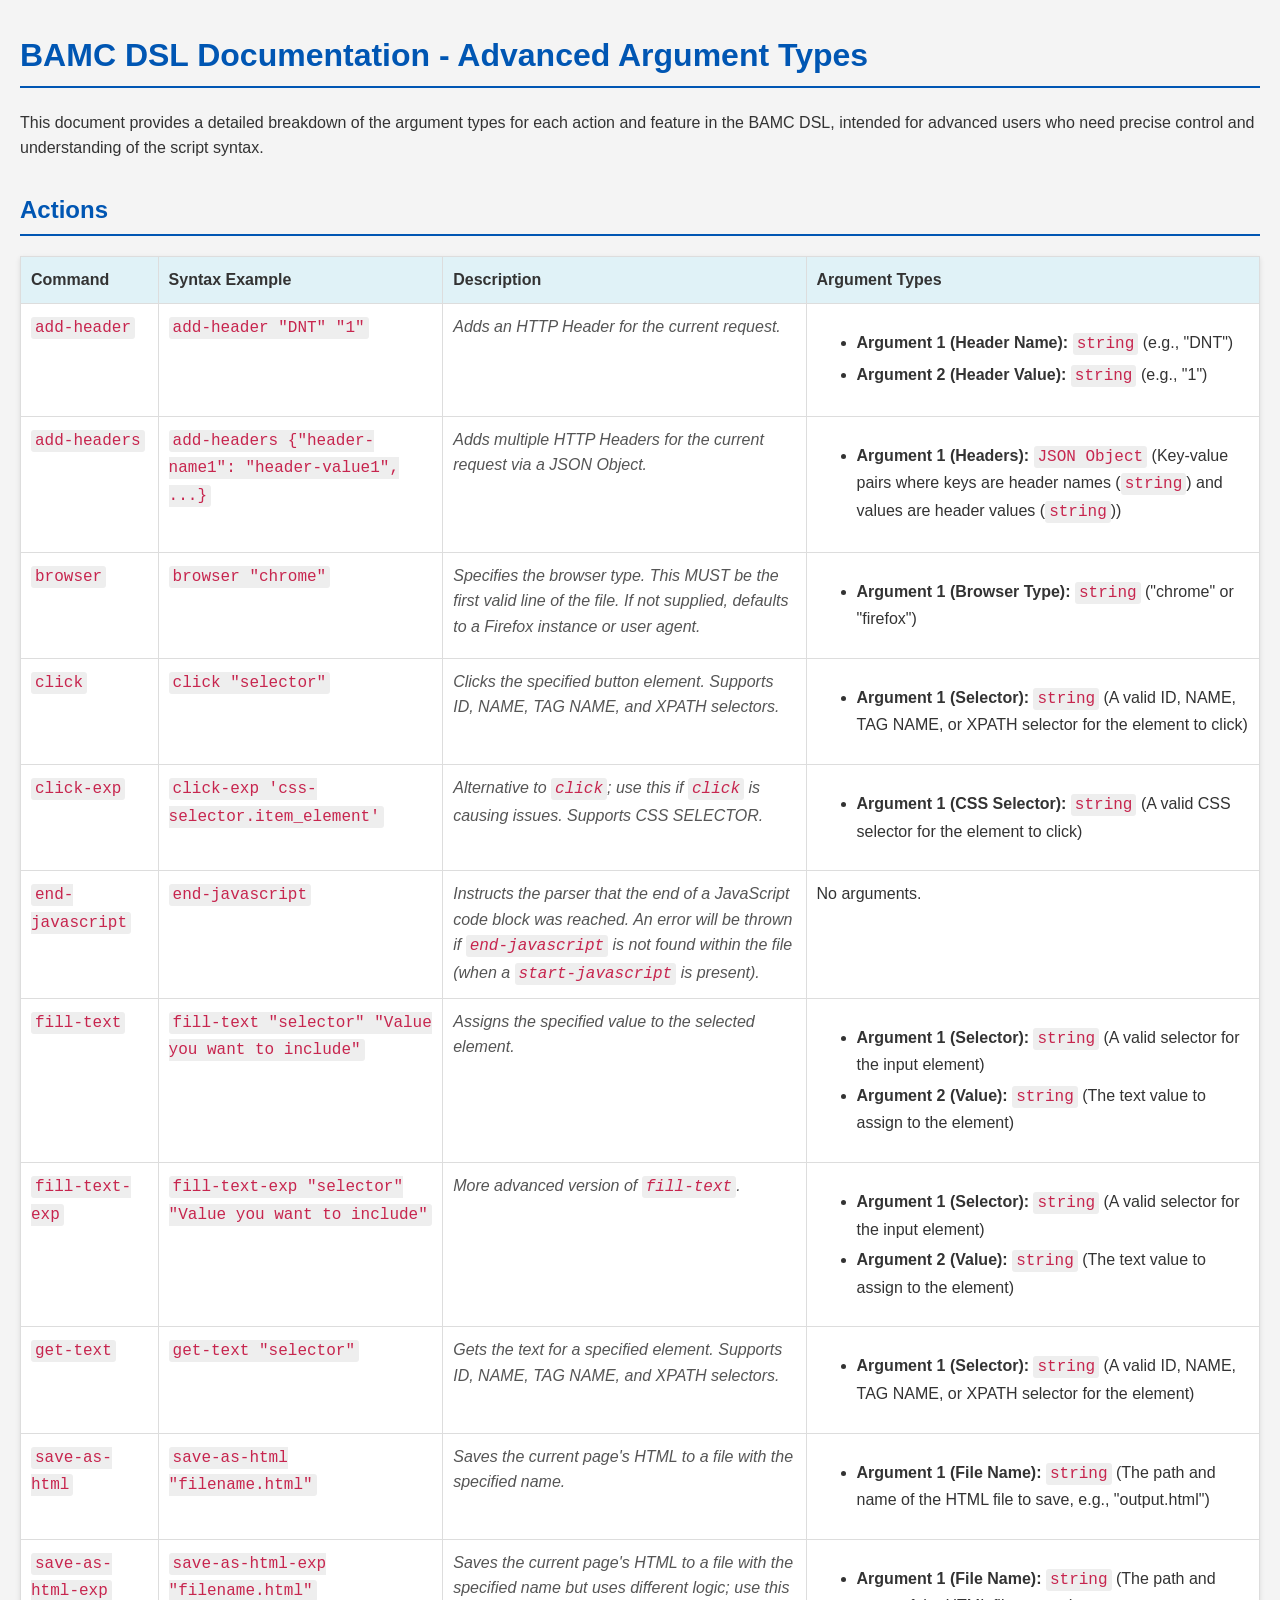
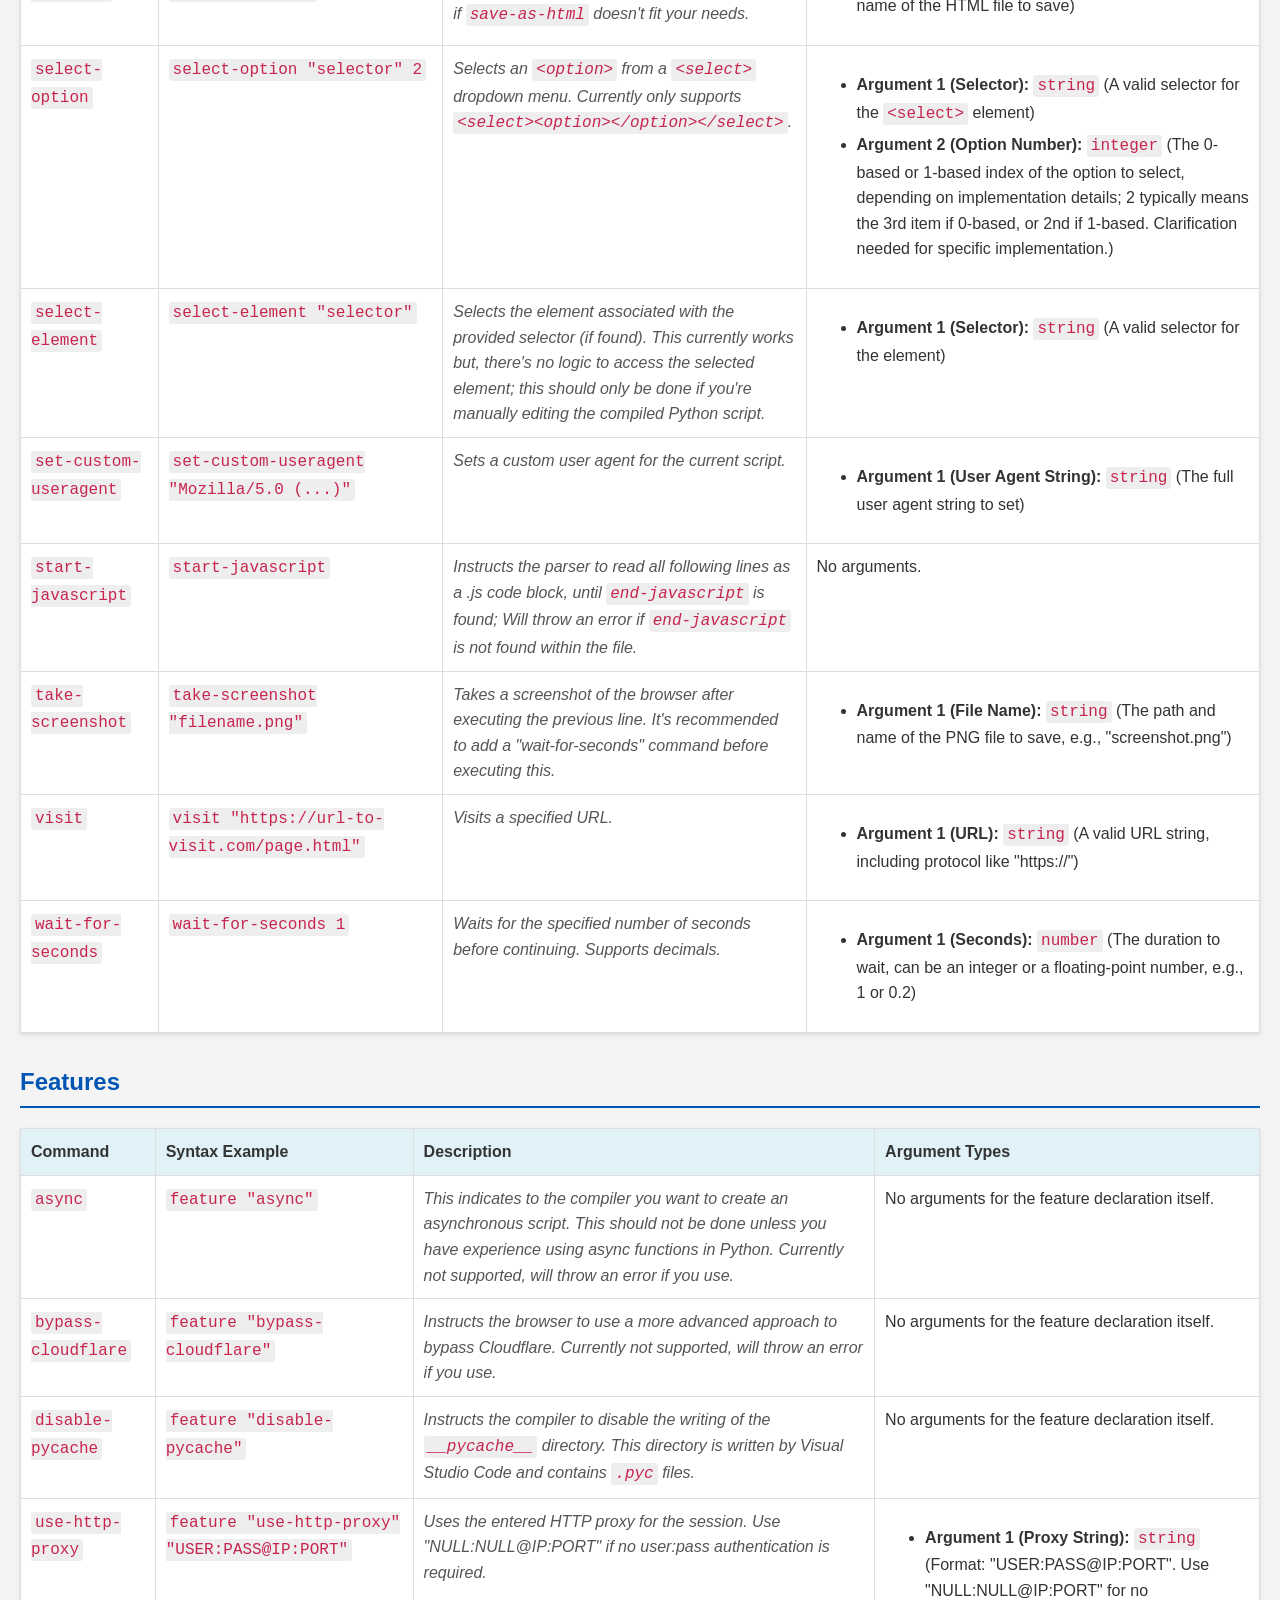
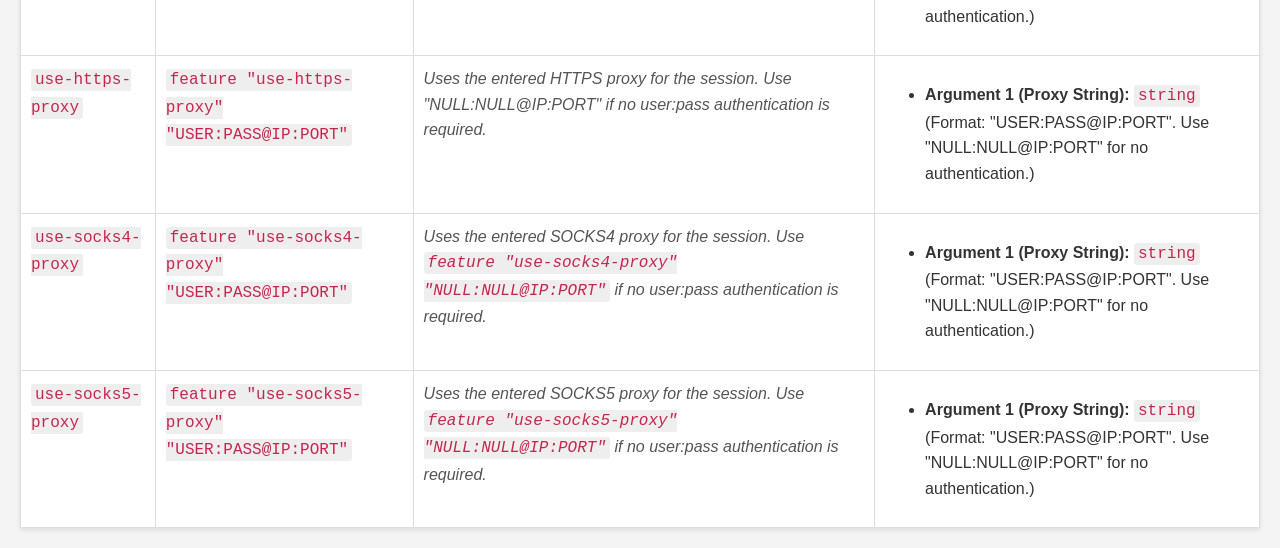
==== index.html @ 45e7722b "Create index.html" ====
<!DOCTYPE html>
<html lang="en">
<head>
    <meta charset="UTF-8">
    <meta name="viewport" content="width=device-width, initial-scale=1.0">
    <title>BAMC DSL Documentation - Advanced Argument Types</title>
    <style>
        body {
            font-family: Arial, sans-serif;
            line-height: 1.6;
            color: #333;
            margin: 20px;
            background-color: #f4f4f4;
        }
        h1, h2 {
            color: #0056b3;
            border-bottom: 2px solid #0056b3;
            padding-bottom: 5px;
            margin-top: 30px;
        }
        table {
            width: 100%;
            border-collapse: collapse;
            margin-bottom: 20px;
            background-color: #fff;
            box-shadow: 0 2px 5px rgba(0,0,0,0.1);
        }
        th, td {
            border: 1px solid #ddd;
            padding: 10px;
            text-align: left;
            vertical-align: top;
        }
        th {
            background-color: #e0f2f7;
            font-weight: bold;
        }
        code {
            background-color: #eee;
            padding: 2px 4px;
            border-radius: 3px;
            font-family: 'Courier New', Courier, monospace;
            color: #c7254e;
        }
        .description {
            font-style: italic;
            color: #555;
        }
        .arg-list li {
            margin-bottom: 5px;
        }
    </style>
</head>
<body>
    <h1>BAMC DSL Documentation - Advanced Argument Types</h1>
    <p>This document provides a detailed breakdown of the argument types for each action and feature in the BAMC DSL, intended for advanced users who need precise control and understanding of the script syntax.</p>

    <h2>Actions</h2>
    <table>
        <thead>
            <tr>
                <th>Command</th>
                <th>Syntax Example</th>
                <th>Description</th>
                <th>Argument Types</th>
            </tr>
        </thead>
        <tbody>
            <tr>
                <td><code>add-header</code></td>
                <td><code>add-header "DNT" "1"</code></td>
                <td class="description">Adds an HTTP Header for the current request.</td>
                <td>
                    <ul class="arg-list">
                        <li><strong>Argument 1 (Header Name):</strong> <code>string</code> (e.g., "DNT")</li>
                        <li><strong>Argument 2 (Header Value):</strong> <code>string</code> (e.g., "1")</li>
                    </ul>
                </td>
            </tr>
            <tr>
                <td><code>add-headers</code></td>
                <td><code>add-headers {"header-name1": "header-value1", ...}</code></td>
                <td class="description">Adds multiple HTTP Headers for the current request via a JSON Object.</td>
                <td>
                    <ul class="arg-list">
                        <li><strong>Argument 1 (Headers):</strong> <code>JSON Object</code> (Key-value pairs where keys are header names (<code>string</code>) and values are header values (<code>string</code>))</li>
                    </ul>
                </td>
            </tr>
            <tr>
                <td><code>browser</code></td>
                <td><code>browser "chrome"</code></td>
                <td class="description">Specifies the browser type. This MUST be the first valid line of the file. If not supplied, defaults to a Firefox instance or user agent.</td>
                <td>
                    <ul class="arg-list">
                        <li><strong>Argument 1 (Browser Type):</strong> <code>string</code> ("chrome" or "firefox")</li>
                    </ul>
                </td>
            </tr>
            <tr>
                <td><code>click</code></td>
                <td><code>click "selector"</code></td>
                <td class="description">Clicks the specified button element. Supports ID, NAME, TAG NAME, and XPATH selectors.</td>
                <td>
                    <ul class="arg-list">
                        <li><strong>Argument 1 (Selector):</strong> <code>string</code> (A valid ID, NAME, TAG NAME, or XPATH selector for the element to click)</li>
                    </ul>
                </td>
            </tr>
            <tr>
                <td><code>click-exp</code></td>
                <td><code>click-exp 'css-selector.item_element'</code></td>
                <td class="description">Alternative to <code>click</code>; use this if <code>click</code> is causing issues. Supports CSS SELECTOR.</td>
                <td>
                    <ul class="arg-list">
                        <li><strong>Argument 1 (CSS Selector):</strong> <code>string</code> (A valid CSS selector for the element to click)</li>
                    </ul>
                </td>
            </tr>
            <tr>
                <td><code>end-javascript</code></td>
                <td><code>end-javascript</code></td>
                <td class="description">Instructs the parser that the end of a JavaScript code block was reached. An error will be thrown if <code>end-javascript</code> is not found within the file (when a <code>start-javascript</code> is present).</td>
                <td>No arguments.</td>
            </tr>
            <tr>
                <td><code>fill-text</code></td>
                <td><code>fill-text "selector" "Value you want to include"</code></td>
                <td class="description">Assigns the specified value to the selected element.</td>
                <td>
                    <ul class="arg-list">
                        <li><strong>Argument 1 (Selector):</strong> <code>string</code> (A valid selector for the input element)</li>
                        <li><strong>Argument 2 (Value):</strong> <code>string</code> (The text value to assign to the element)</li>
                    </ul>
                </td>
            </tr>
            <tr>
                <td><code>fill-text-exp</code></td>
                <td><code>fill-text-exp "selector" "Value you want to include"</code></td>
                <td class="description">More advanced version of <code>fill-text</code>.</td>
                <td>
                    <ul class="arg-list">
                        <li><strong>Argument 1 (Selector):</strong> <code>string</code> (A valid selector for the input element)</li>
                        <li><strong>Argument 2 (Value):</strong> <code>string</code> (The text value to assign to the element)</li>
                    </ul>
                </td>
            </tr>
            <tr>
                <td><code>get-text</code></td>
                <td><code>get-text "selector"</code></td>
                <td class="description">Gets the text for a specified element. Supports ID, NAME, TAG NAME, and XPATH selectors.</td>
                <td>
                    <ul class="arg-list">
                        <li><strong>Argument 1 (Selector):</strong> <code>string</code> (A valid ID, NAME, TAG NAME, or XPATH selector for the element)</li>
                    </ul>
                </td>
            </tr>
            <tr>
                <td><code>save-as-html</code></td>
                <td><code>save-as-html "filename.html"</code></td>
                <td class="description">Saves the current page's HTML to a file with the specified name.</td>
                <td>
                    <ul class="arg-list">
                        <li><strong>Argument 1 (File Name):</strong> <code>string</code> (The path and name of the HTML file to save, e.g., "output.html")</li>
                    </ul>
                </td>
            </tr>
            <tr>
                <td><code>save-as-html-exp</code></td>
                <td><code>save-as-html-exp "filename.html"</code></td>
                <td class="description">Saves the current page's HTML to a file with the specified name but uses different logic; use this if <code>save-as-html</code> doesn't fit your needs.</td>
                <td>
                    <ul class="arg-list">
                        <li><strong>Argument 1 (File Name):</strong> <code>string</code> (The path and name of the HTML file to save)</li>
                    </ul>
                </td>
            </tr>
            <tr>
                <td><code>select-option</code></td>
                <td><code>select-option "selector" 2</code></td>
                <td class="description">Selects an <code>&lt;option&gt;</code> from a <code>&lt;select&gt;</code> dropdown menu. Currently only supports <code>&lt;select&gt;&lt;option&gt;&lt;/option&gt;&lt;/select&gt;</code>.</td>
                <td>
                    <ul class="arg-list">
                        <li><strong>Argument 1 (Selector):</strong> <code>string</code> (A valid selector for the <code>&lt;select&gt;</code> element)</li>
                        <li><strong>Argument 2 (Option Number):</strong> <code>integer</code> (The 0-based or 1-based index of the option to select, depending on implementation details; 2 typically means the 3rd item if 0-based, or 2nd if 1-based. Clarification needed for specific implementation.)</li>
                    </ul>
                </td>
            </tr>
            <tr>
                <td><code>select-element</code></td>
                <td><code>select-element "selector"</code></td>
                <td class="description">Selects the element associated with the provided selector (if found). This currently works but, there's no logic to access the selected element; this should only be done if you're manually editing the compiled Python script.</td>
                <td>
                    <ul class="arg-list">
                        <li><strong>Argument 1 (Selector):</strong> <code>string</code> (A valid selector for the element)</li>
                    </ul>
                </td>
            </tr>
            <tr>
                <td><code>set-custom-useragent</code></td>
                <td><code>set-custom-useragent "Mozilla/5.0 (...)"</code></td>
                <td class="description">Sets a custom user agent for the current script.</td>
                <td>
                    <ul class="arg-list">
                        <li><strong>Argument 1 (User Agent String):</strong> <code>string</code> (The full user agent string to set)</li>
                    </ul>
                </td>
            </tr>
            <tr>
                <td><code>start-javascript</code></td>
                <td><code>start-javascript</code></td>
                <td class="description">Instructs the parser to read all following lines as a .js code block, until <code>end-javascript</code> is found; Will throw an error if <code>end-javascript</code> is not found within the file.</td>
                <td>No arguments.</td>
            </tr>
            <tr>
                <td><code>take-screenshot</code></td>
                <td><code>take-screenshot "filename.png"</code></td>
                <td class="description">Takes a screenshot of the browser after executing the previous line. It's recommended to add a "wait-for-seconds" command before executing this.</td>
                <td>
                    <ul class="arg-list">
                        <li><strong>Argument 1 (File Name):</strong> <code>string</code> (The path and name of the PNG file to save, e.g., "screenshot.png")</li>
                    </ul>
                </td>
            </tr>
            <tr>
                <td><code>visit</code></td>
                <td><code>visit "https://url-to-visit.com/page.html"</code></td>
                <td class="description">Visits a specified URL.</td>
                <td>
                    <ul class="arg-list">
                        <li><strong>Argument 1 (URL):</strong> <code>string</code> (A valid URL string, including protocol like "https://")</li>
                    </ul>
                </td>
            </tr>
            <tr>
                <td><code>wait-for-seconds</code></td>
                <td><code>wait-for-seconds 1</code></td>
                <td class="description">Waits for the specified number of seconds before continuing. Supports decimals.</td>
                <td>
                    <ul class="arg-list">
                        <li><strong>Argument 1 (Seconds):</strong> <code>number</code> (The duration to wait, can be an integer or a floating-point number, e.g., 1 or 0.2)</li>
                    </ul>
                </td>
            </tr>
        </tbody>
    </table>

    <h2>Features</h2>
    <table>
        <thead>
            <tr>
                <th>Command</th>
                <th>Syntax Example</th>
                <th>Description</th>
                <th>Argument Types</th>
            </tr>
        </thead>
        <tbody>
            <tr>
                <td><code>async</code></td>
                <td><code>feature "async"</code></td>
                <td class="description">This indicates to the compiler you want to create an asynchronous script. This should not be done unless you have experience using async functions in Python. Currently not supported, will throw an error if you use.</td>
                <td>No arguments for the feature declaration itself.</td>
            </tr>
            <tr>
                <td><code>bypass-cloudflare</code></td>
                <td><code>feature "bypass-cloudflare"</code></td>
                <td class="description">Instructs the browser to use a more advanced approach to bypass Cloudflare. Currently not supported, will throw an error if you use.</td>
                <td>No arguments for the feature declaration itself.</td>
            </tr>
            <tr>
                <td><code>disable-pycache</code></td>
                <td><code>feature "disable-pycache"</code></td>
                <td class="description">Instructs the compiler to disable the writing of the <code>__pycache__</code> directory. This directory is written by Visual Studio Code and contains <code>.pyc</code> files.</td>
                <td>No arguments for the feature declaration itself.</td>
            </tr>
            <tr>
                <td><code>use-http-proxy</code></td>
                <td><code>feature "use-http-proxy" "USER:PASS@IP:PORT"</code></td>
                <td class="description">Uses the entered HTTP proxy for the session. Use "NULL:NULL@IP:PORT" if no user:pass authentication is required.</td>
                <td>
                    <ul class="arg-list">
                        <li><strong>Argument 1 (Proxy String):</strong> <code>string</code> (Format: "USER:PASS@IP:PORT". Use "NULL:NULL@IP:PORT" for no authentication.)</li>
                    </ul>
                </td>
            </tr>
            <tr>
                <td><code>use-https-proxy</code></td>
                <td><code>feature "use-https-proxy" "USER:PASS@IP:PORT"</code></td>
                <td class="description">Uses the entered HTTPS proxy for the session. Use "NULL:NULL@IP:PORT" if no user:pass authentication is required.</td>
                <td>
                    <ul class="arg-list">
                        <li><strong>Argument 1 (Proxy String):</strong> <code>string</code> (Format: "USER:PASS@IP:PORT". Use "NULL:NULL@IP:PORT" for no authentication.)</li>
                    </ul>
                </td>
            </tr>
            <tr>
                <td><code>use-socks4-proxy</code></td>
                <td><code>feature "use-socks4-proxy" "USER:PASS@IP:PORT"</code></td>
                <td class="description">Uses the entered SOCKS4 proxy for the session. Use <code>feature "use-socks4-proxy" "NULL:NULL@IP:PORT"</code> if no user:pass authentication is required.</td>
                <td>
                    <ul class="arg-list">
                        <li><strong>Argument 1 (Proxy String):</strong> <code>string</code> (Format: "USER:PASS@IP:PORT". Use "NULL:NULL@IP:PORT" for no authentication.)</li>
                    </ul>
                </td>
            </tr>
            <tr>
                <td><code>use-socks5-proxy</code></td>
                <td><code>feature "use-socks5-proxy" "USER:PASS@IP:PORT"</code></td>
                <td class="description">Uses the entered SOCKS5 proxy for the session. Use <code>feature "use-socks5-proxy" "NULL:NULL@IP:PORT"</code> if no user:pass authentication is required.</td>
                <td>
                    <ul class="arg-list">
                        <li><strong>Argument 1 (Proxy String):</strong> <code>string</code> (Format: "USER:PASS@IP:PORT". Use "NULL:NULL@IP:PORT" for no authentication.)</li>
                    </ul>
                </td>
            </tr>
        </tbody>
    </table>
</body>
</html>
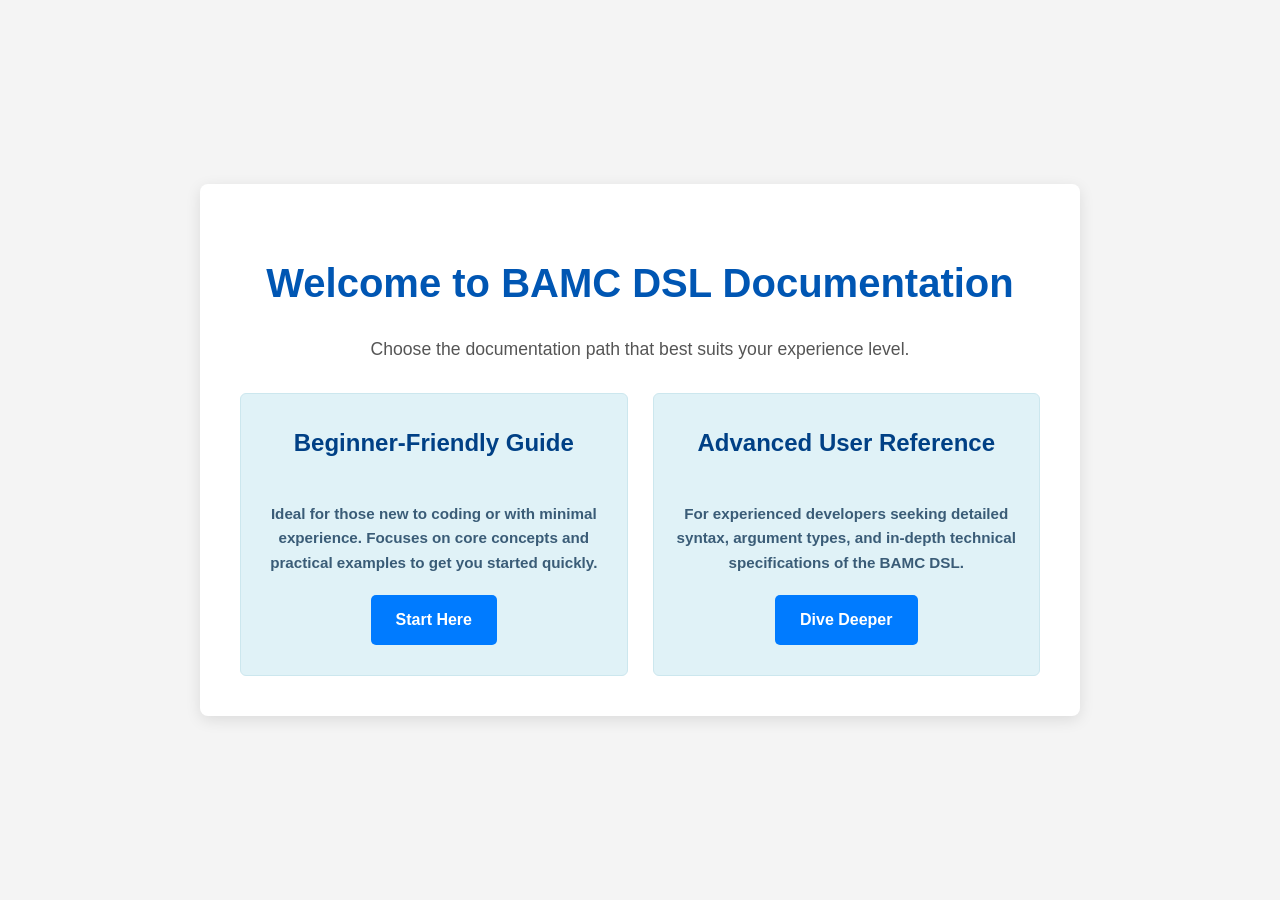
==== commit d3083be6: "Fixed up pages repo" ====
--- a/index.html
+++ b/index.html
@@ -1,320 +1,121 @@
 <!DOCTYPE html>
 <html lang="en">
-<head>
-    <meta charset="UTF-8">
-    <meta name="viewport" content="width=device-width, initial-scale=1.0">
-    <title>BAMC DSL Documentation - Advanced Argument Types</title>
+  <head>
+    <meta charset="UTF-8" />
+    <meta name="viewport" content="width=device-width, initial-scale=1.0" />
+    <title>BAMC DSL Documentation</title>
     <style>
-        body {
-            font-family: Arial, sans-serif;
-            line-height: 1.6;
-            color: #333;
-            margin: 20px;
-            background-color: #f4f4f4;
-        }
-        h1, h2 {
-            color: #0056b3;
-            border-bottom: 2px solid #0056b3;
-            padding-bottom: 5px;
-            margin-top: 30px;
-        }
-        table {
-            width: 100%;
-            border-collapse: collapse;
-            margin-bottom: 20px;
-            background-color: #fff;
-            box-shadow: 0 2px 5px rgba(0,0,0,0.1);
-        }
-        th, td {
-            border: 1px solid #ddd;
-            padding: 10px;
-            text-align: left;
-            vertical-align: top;
-        }
-        th {
-            background-color: #e0f2f7;
-            font-weight: bold;
-        }
-        code {
-            background-color: #eee;
-            padding: 2px 4px;
-            border-radius: 3px;
-            font-family: 'Courier New', Courier, monospace;
-            color: #c7254e;
-        }
-        .description {
-            font-style: italic;
-            color: #555;
-        }
-        .arg-list li {
-            margin-bottom: 5px;
-        }
+      body {
+        font-family: Arial, sans-serif;
+        line-height: 1.6;
+        color: #333;
+        margin: 0;
+        padding: 0;
+        background-color: #f4f4f4;
+        display: flex;
+        justify-content: center;
+        align-items: center;
+        min-height: 100vh;
+      }
+      .container {
+        background-color: #fff;
+        padding: 40px;
+        border-radius: 8px;
+        box-shadow: 0 4px 15px rgba(0, 0, 0, 0.1);
+        text-align: center;
+        max-width: 800px;
+        width: 90%;
+      }
+      h1 {
+        color: #0056b3;
+        font-size: 2.5em;
+        margin-bottom: 20px;
+      }
+      p {
+        font-size: 1.1em;
+        color: #555;
+        margin-bottom: 30px;
+      }
+      .doc-options {
+        display: flex;
+        flex-wrap: wrap;
+        justify-content: center;
+        gap: 25px;
+      }
+      .doc-card {
+        background-color: #e0f2f7;
+        border: 1px solid #cce7ee;
+        border-radius: 6px;
+        padding: 30px 20px;
+        flex: 1 1 300px; /* Allows cards to grow/shrink but not too small */
+        max-width: 380px;
+        min-height: 180px;
+        display: flex;
+        flex-direction: column;
+        justify-content: space-between;
+        align-items: center;
+        text-decoration: none;
+        color: #0056b3;
+        font-weight: bold;
+        transition: transform 0.2s ease-in-out, box-shadow 0.2s ease-in-out;
+      }
+      .doc-card:hover {
+        transform: translateY(-5px);
+        box-shadow: 0 8px 20px rgba(0, 0, 0, 0.15);
+        background-color: #d1eff6;
+      }
+      .doc-card h3 {
+        margin-top: 0;
+        color: #004085;
+        font-size: 1.5em;
+      }
+      .doc-card p.description {
+        font-size: 0.95em;
+        color: #3a5c77;
+        font-style: normal;
+        margin-bottom: 20px;
+      }
+      .doc-card .button {
+        display: inline-block;
+        background-color: #007bff;
+        color: white;
+        padding: 12px 25px;
+        border-radius: 5px;
+        text-decoration: none;
+        font-size: 1em;
+        transition: background-color 0.2s ease;
+      }
+      .doc-card .button:hover {
+        background-color: #0056b3;
+      }
     </style>
-</head>
-<body>
-    <h1>BAMC DSL Documentation - Advanced Argument Types</h1>
-    <p>This document provides a detailed breakdown of the argument types for each action and feature in the BAMC DSL, intended for advanced users who need precise control and understanding of the script syntax.</p>
+  </head>
+  <body>
+    <div class="container">
+      <h1>Welcome to BAMC DSL Documentation</h1>
+      <p>
+        Choose the documentation path that best suits your experience level.
+      </p>
 
-    <h2>Actions</h2>
-    <table>
-        <thead>
-            <tr>
-                <th>Command</th>
-                <th>Syntax Example</th>
-                <th>Description</th>
-                <th>Argument Types</th>
-            </tr>
-        </thead>
-        <tbody>
-            <tr>
-                <td><code>add-header</code></td>
-                <td><code>add-header "DNT" "1"</code></td>
-                <td class="description">Adds an HTTP Header for the current request.</td>
-                <td>
-                    <ul class="arg-list">
-                        <li><strong>Argument 1 (Header Name):</strong> <code>string</code> (e.g., "DNT")</li>
-                        <li><strong>Argument 2 (Header Value):</strong> <code>string</code> (e.g., "1")</li>
-                    </ul>
-                </td>
-            </tr>
-            <tr>
-                <td><code>add-headers</code></td>
-                <td><code>add-headers {"header-name1": "header-value1", ...}</code></td>
-                <td class="description">Adds multiple HTTP Headers for the current request via a JSON Object.</td>
-                <td>
-                    <ul class="arg-list">
-                        <li><strong>Argument 1 (Headers):</strong> <code>JSON Object</code> (Key-value pairs where keys are header names (<code>string</code>) and values are header values (<code>string</code>))</li>
-                    </ul>
-                </td>
-            </tr>
-            <tr>
-                <td><code>browser</code></td>
-                <td><code>browser "chrome"</code></td>
-                <td class="description">Specifies the browser type. This MUST be the first valid line of the file. If not supplied, defaults to a Firefox instance or user agent.</td>
-                <td>
-                    <ul class="arg-list">
-                        <li><strong>Argument 1 (Browser Type):</strong> <code>string</code> ("chrome" or "firefox")</li>
-                    </ul>
-                </td>
-            </tr>
-            <tr>
-                <td><code>click</code></td>
-                <td><code>click "selector"</code></td>
-                <td class="description">Clicks the specified button element. Supports ID, NAME, TAG NAME, and XPATH selectors.</td>
-                <td>
-                    <ul class="arg-list">
-                        <li><strong>Argument 1 (Selector):</strong> <code>string</code> (A valid ID, NAME, TAG NAME, or XPATH selector for the element to click)</li>
-                    </ul>
-                </td>
-            </tr>
-            <tr>
-                <td><code>click-exp</code></td>
-                <td><code>click-exp 'css-selector.item_element'</code></td>
-                <td class="description">Alternative to <code>click</code>; use this if <code>click</code> is causing issues. Supports CSS SELECTOR.</td>
-                <td>
-                    <ul class="arg-list">
-                        <li><strong>Argument 1 (CSS Selector):</strong> <code>string</code> (A valid CSS selector for the element to click)</li>
-                    </ul>
-                </td>
-            </tr>
-            <tr>
-                <td><code>end-javascript</code></td>
-                <td><code>end-javascript</code></td>
-                <td class="description">Instructs the parser that the end of a JavaScript code block was reached. An error will be thrown if <code>end-javascript</code> is not found within the file (when a <code>start-javascript</code> is present).</td>
-                <td>No arguments.</td>
-            </tr>
-            <tr>
-                <td><code>fill-text</code></td>
-                <td><code>fill-text "selector" "Value you want to include"</code></td>
-                <td class="description">Assigns the specified value to the selected element.</td>
-                <td>
-                    <ul class="arg-list">
-                        <li><strong>Argument 1 (Selector):</strong> <code>string</code> (A valid selector for the input element)</li>
-                        <li><strong>Argument 2 (Value):</strong> <code>string</code> (The text value to assign to the element)</li>
-                    </ul>
-                </td>
-            </tr>
-            <tr>
-                <td><code>fill-text-exp</code></td>
-                <td><code>fill-text-exp "selector" "Value you want to include"</code></td>
-                <td class="description">More advanced version of <code>fill-text</code>.</td>
-                <td>
-                    <ul class="arg-list">
-                        <li><strong>Argument 1 (Selector):</strong> <code>string</code> (A valid selector for the input element)</li>
-                        <li><strong>Argument 2 (Value):</strong> <code>string</code> (The text value to assign to the element)</li>
-                    </ul>
-                </td>
-            </tr>
-            <tr>
-                <td><code>get-text</code></td>
-                <td><code>get-text "selector"</code></td>
-                <td class="description">Gets the text for a specified element. Supports ID, NAME, TAG NAME, and XPATH selectors.</td>
-                <td>
-                    <ul class="arg-list">
-                        <li><strong>Argument 1 (Selector):</strong> <code>string</code> (A valid ID, NAME, TAG NAME, or XPATH selector for the element)</li>
-                    </ul>
-                </td>
-            </tr>
-            <tr>
-                <td><code>save-as-html</code></td>
-                <td><code>save-as-html "filename.html"</code></td>
-                <td class="description">Saves the current page's HTML to a file with the specified name.</td>
-                <td>
-                    <ul class="arg-list">
-                        <li><strong>Argument 1 (File Name):</strong> <code>string</code> (The path and name of the HTML file to save, e.g., "output.html")</li>
-                    </ul>
-                </td>
-            </tr>
-            <tr>
-                <td><code>save-as-html-exp</code></td>
-                <td><code>save-as-html-exp "filename.html"</code></td>
-                <td class="description">Saves the current page's HTML to a file with the specified name but uses different logic; use this if <code>save-as-html</code> doesn't fit your needs.</td>
-                <td>
-                    <ul class="arg-list">
-                        <li><strong>Argument 1 (File Name):</strong> <code>string</code> (The path and name of the HTML file to save)</li>
-                    </ul>
-                </td>
-            </tr>
-            <tr>
-                <td><code>select-option</code></td>
-                <td><code>select-option "selector" 2</code></td>
-                <td class="description">Selects an <code>&lt;option&gt;</code> from a <code>&lt;select&gt;</code> dropdown menu. Currently only supports <code>&lt;select&gt;&lt;option&gt;&lt;/option&gt;&lt;/select&gt;</code>.</td>
-                <td>
-                    <ul class="arg-list">
-                        <li><strong>Argument 1 (Selector):</strong> <code>string</code> (A valid selector for the <code>&lt;select&gt;</code> element)</li>
-                        <li><strong>Argument 2 (Option Number):</strong> <code>integer</code> (The 0-based or 1-based index of the option to select, depending on implementation details; 2 typically means the 3rd item if 0-based, or 2nd if 1-based. Clarification needed for specific implementation.)</li>
-                    </ul>
-                </td>
-            </tr>
-            <tr>
-                <td><code>select-element</code></td>
-                <td><code>select-element "selector"</code></td>
-                <td class="description">Selects the element associated with the provided selector (if found). This currently works but, there's no logic to access the selected element; this should only be done if you're manually editing the compiled Python script.</td>
-                <td>
-                    <ul class="arg-list">
-                        <li><strong>Argument 1 (Selector):</strong> <code>string</code> (A valid selector for the element)</li>
-                    </ul>
-                </td>
-            </tr>
-            <tr>
-                <td><code>set-custom-useragent</code></td>
-                <td><code>set-custom-useragent "Mozilla/5.0 (...)"</code></td>
-                <td class="description">Sets a custom user agent for the current script.</td>
-                <td>
-                    <ul class="arg-list">
-                        <li><strong>Argument 1 (User Agent String):</strong> <code>string</code> (The full user agent string to set)</li>
-                    </ul>
-                </td>
-            </tr>
-            <tr>
-                <td><code>start-javascript</code></td>
-                <td><code>start-javascript</code></td>
-                <td class="description">Instructs the parser to read all following lines as a .js code block, until <code>end-javascript</code> is found; Will throw an error if <code>end-javascript</code> is not found within the file.</td>
-                <td>No arguments.</td>
-            </tr>
-            <tr>
-                <td><code>take-screenshot</code></td>
-                <td><code>take-screenshot "filename.png"</code></td>
-                <td class="description">Takes a screenshot of the browser after executing the previous line. It's recommended to add a "wait-for-seconds" command before executing this.</td>
-                <td>
-                    <ul class="arg-list">
-                        <li><strong>Argument 1 (File Name):</strong> <code>string</code> (The path and name of the PNG file to save, e.g., "screenshot.png")</li>
-                    </ul>
-                </td>
-            </tr>
-            <tr>
-                <td><code>visit</code></td>
-                <td><code>visit "https://url-to-visit.com/page.html"</code></td>
-                <td class="description">Visits a specified URL.</td>
-                <td>
-                    <ul class="arg-list">
-                        <li><strong>Argument 1 (URL):</strong> <code>string</code> (A valid URL string, including protocol like "https://")</li>
-                    </ul>
-                </td>
-            </tr>
-            <tr>
-                <td><code>wait-for-seconds</code></td>
-                <td><code>wait-for-seconds 1</code></td>
-                <td class="description">Waits for the specified number of seconds before continuing. Supports decimals.</td>
-                <td>
-                    <ul class="arg-list">
-                        <li><strong>Argument 1 (Seconds):</strong> <code>number</code> (The duration to wait, can be an integer or a floating-point number, e.g., 1 or 0.2)</li>
-                    </ul>
-                </td>
-            </tr>
-        </tbody>
-    </table>
+      <div class="doc-options">
+        <a href="beginner_docs.html" class="doc-card">
+          <h3>Beginner-Friendly Guide</h3>
+          <p class="description">
+            Ideal for those new to coding or with minimal experience. Focuses on
+            core concepts and practical examples to get you started quickly.
+          </p>
+          <span class="button">Start Here</span>
+        </a>
 
-    <h2>Features</h2>
-    <table>
-        <thead>
-            <tr>
-                <th>Command</th>
-                <th>Syntax Example</th>
-                <th>Description</th>
-                <th>Argument Types</th>
-            </tr>
-        </thead>
-        <tbody>
-            <tr>
-                <td><code>async</code></td>
-                <td><code>feature "async"</code></td>
-                <td class="description">This indicates to the compiler you want to create an asynchronous script. This should not be done unless you have experience using async functions in Python. Currently not supported, will throw an error if you use.</td>
-                <td>No arguments for the feature declaration itself.</td>
-            </tr>
-            <tr>
-                <td><code>bypass-cloudflare</code></td>
-                <td><code>feature "bypass-cloudflare"</code></td>
-                <td class="description">Instructs the browser to use a more advanced approach to bypass Cloudflare. Currently not supported, will throw an error if you use.</td>
-                <td>No arguments for the feature declaration itself.</td>
-            </tr>
-            <tr>
-                <td><code>disable-pycache</code></td>
-                <td><code>feature "disable-pycache"</code></td>
-                <td class="description">Instructs the compiler to disable the writing of the <code>__pycache__</code> directory. This directory is written by Visual Studio Code and contains <code>.pyc</code> files.</td>
-                <td>No arguments for the feature declaration itself.</td>
-            </tr>
-            <tr>
-                <td><code>use-http-proxy</code></td>
-                <td><code>feature "use-http-proxy" "USER:PASS@IP:PORT"</code></td>
-                <td class="description">Uses the entered HTTP proxy for the session. Use "NULL:NULL@IP:PORT" if no user:pass authentication is required.</td>
-                <td>
-                    <ul class="arg-list">
-                        <li><strong>Argument 1 (Proxy String):</strong> <code>string</code> (Format: "USER:PASS@IP:PORT". Use "NULL:NULL@IP:PORT" for no authentication.)</li>
-                    </ul>
-                </td>
-            </tr>
-            <tr>
-                <td><code>use-https-proxy</code></td>
-                <td><code>feature "use-https-proxy" "USER:PASS@IP:PORT"</code></td>
-                <td class="description">Uses the entered HTTPS proxy for the session. Use "NULL:NULL@IP:PORT" if no user:pass authentication is required.</td>
-                <td>
-                    <ul class="arg-list">
-                        <li><strong>Argument 1 (Proxy String):</strong> <code>string</code> (Format: "USER:PASS@IP:PORT". Use "NULL:NULL@IP:PORT" for no authentication.)</li>
-                    </ul>
-                </td>
-            </tr>
-            <tr>
-                <td><code>use-socks4-proxy</code></td>
-                <td><code>feature "use-socks4-proxy" "USER:PASS@IP:PORT"</code></td>
-                <td class="description">Uses the entered SOCKS4 proxy for the session. Use <code>feature "use-socks4-proxy" "NULL:NULL@IP:PORT"</code> if no user:pass authentication is required.</td>
-                <td>
-                    <ul class="arg-list">
-                        <li><strong>Argument 1 (Proxy String):</strong> <code>string</code> (Format: "USER:PASS@IP:PORT". Use "NULL:NULL@IP:PORT" for no authentication.)</li>
-                    </ul>
-                </td>
-            </tr>
-            <tr>
-                <td><code>use-socks5-proxy</code></td>
-                <td><code>feature "use-socks5-proxy" "USER:PASS@IP:PORT"</code></td>
-                <td class="description">Uses the entered SOCKS5 proxy for the session. Use <code>feature "use-socks5-proxy" "NULL:NULL@IP:PORT"</code> if no user:pass authentication is required.</td>
-                <td>
-                    <ul class="arg-list">
-                        <li><strong>Argument 1 (Proxy String):</strong> <code>string</code> (Format: "USER:PASS@IP:PORT". Use "NULL:NULL@IP:PORT" for no authentication.)</li>
-                    </ul>
-                </td>
-            </tr>
-        </tbody>
-    </table>
-</body>
+        <a href="advanced_docs.html" class="doc-card">
+          <h3>Advanced User Reference</h3>
+          <p class="description">
+            For experienced developers seeking detailed syntax, argument types,
+            and in-depth technical specifications of the BAMC DSL.
+          </p>
+          <span class="button">Dive Deeper</span>
+        </a>
+      </div>
+    </div>
+  </body>
 </html>
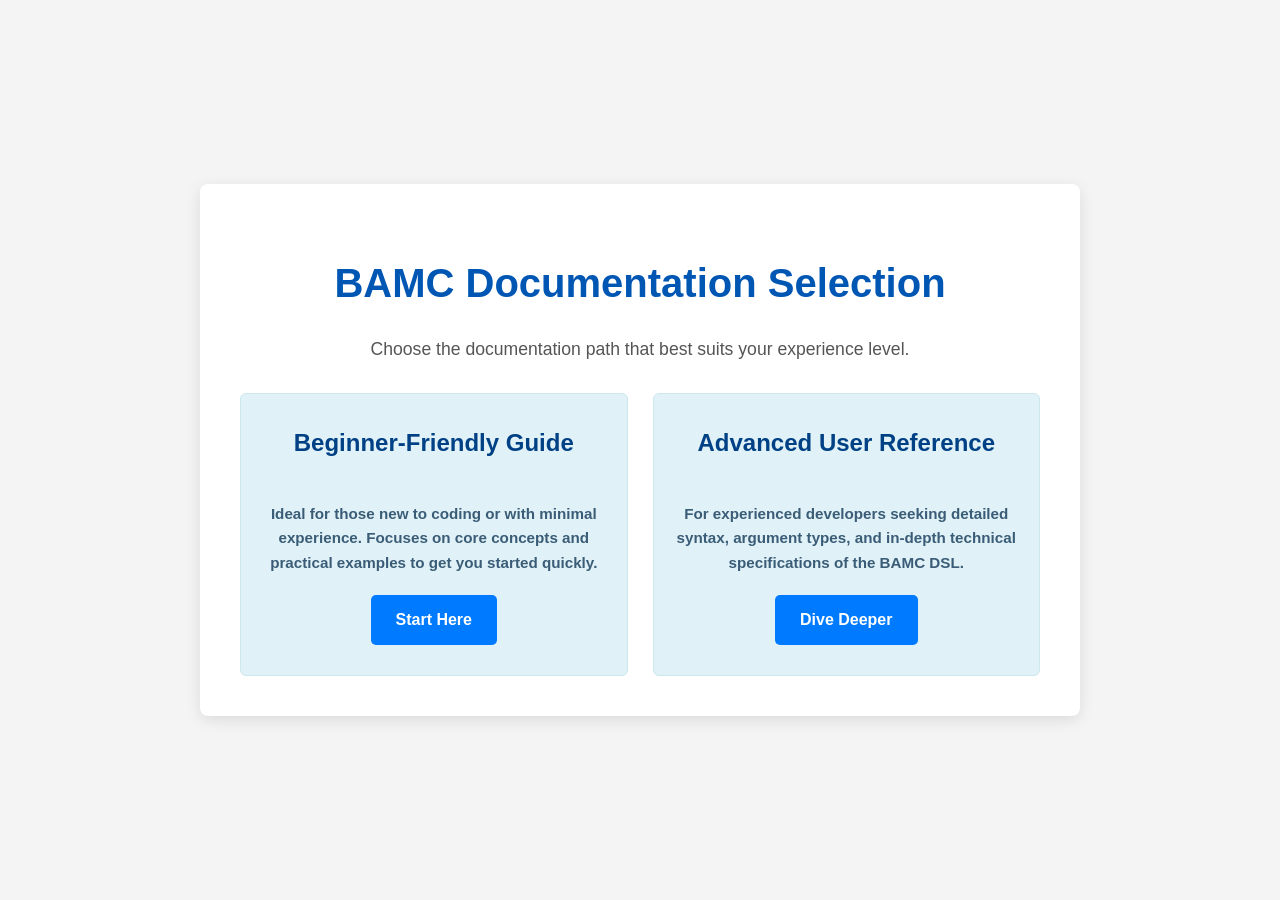
==== commit a3277988: "Update index.html" ====
--- a/index.html
+++ b/index.html
@@ -92,7 +92,7 @@
   </head>
   <body>
     <div class="container">
-      <h1>Welcome to BAMC DSL Documentation</h1>
+      <h1>BAMC Documentation Selection</h1>
       <p>
         Choose the documentation path that best suits your experience level.
       </p>
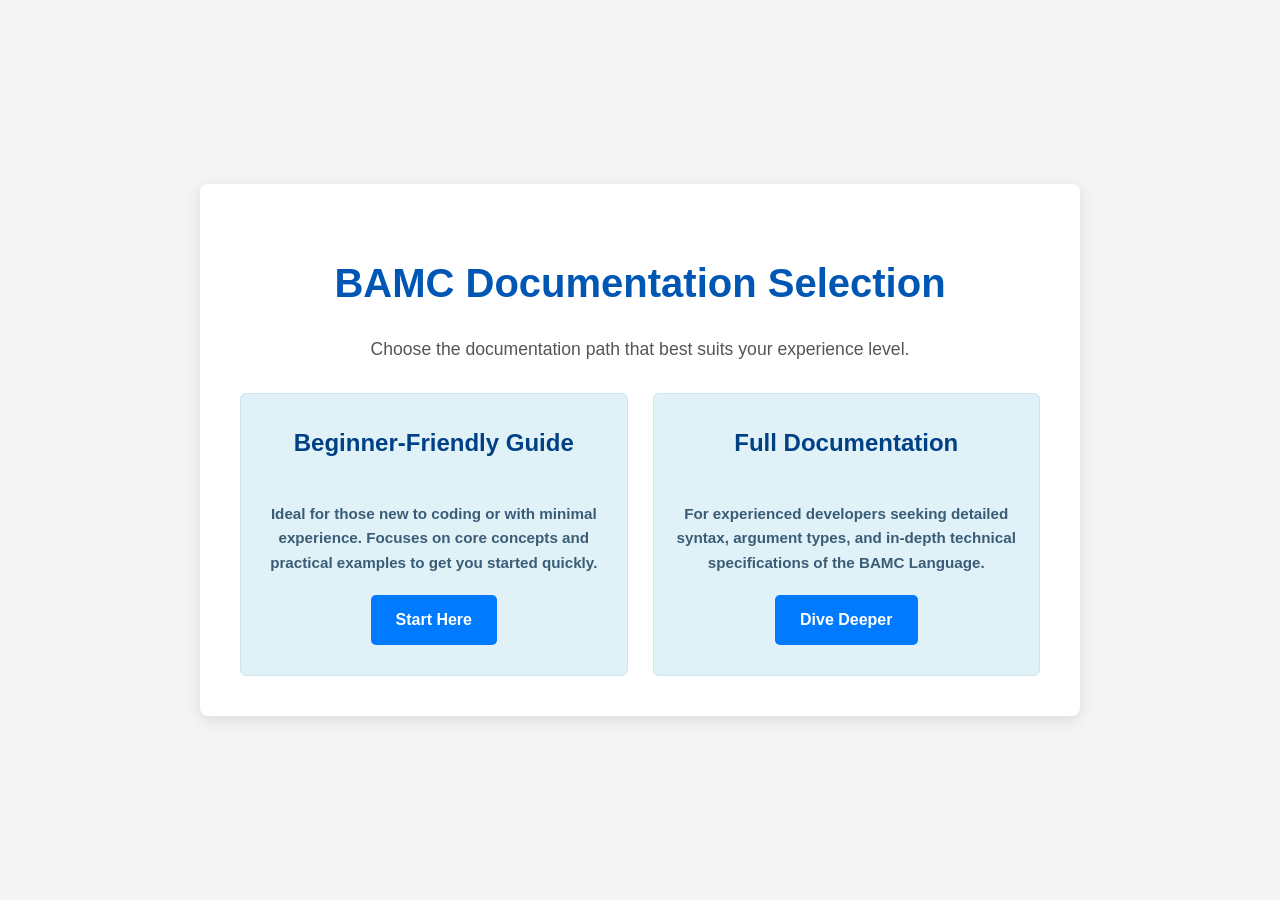
==== commit 621f8b04: "Update index.html" ====
--- a/index.html
+++ b/index.html
@@ -108,10 +108,10 @@
         </a>
 
         <a href="advanced_docs.html" class="doc-card">
-          <h3>Advanced User Reference</h3>
+          <h3>Full Documentation</h3>
           <p class="description">
             For experienced developers seeking detailed syntax, argument types,
-            and in-depth technical specifications of the BAMC DSL.
+            and in-depth technical specifications of the BAMC Language.
           </p>
           <span class="button">Dive Deeper</span>
         </a>
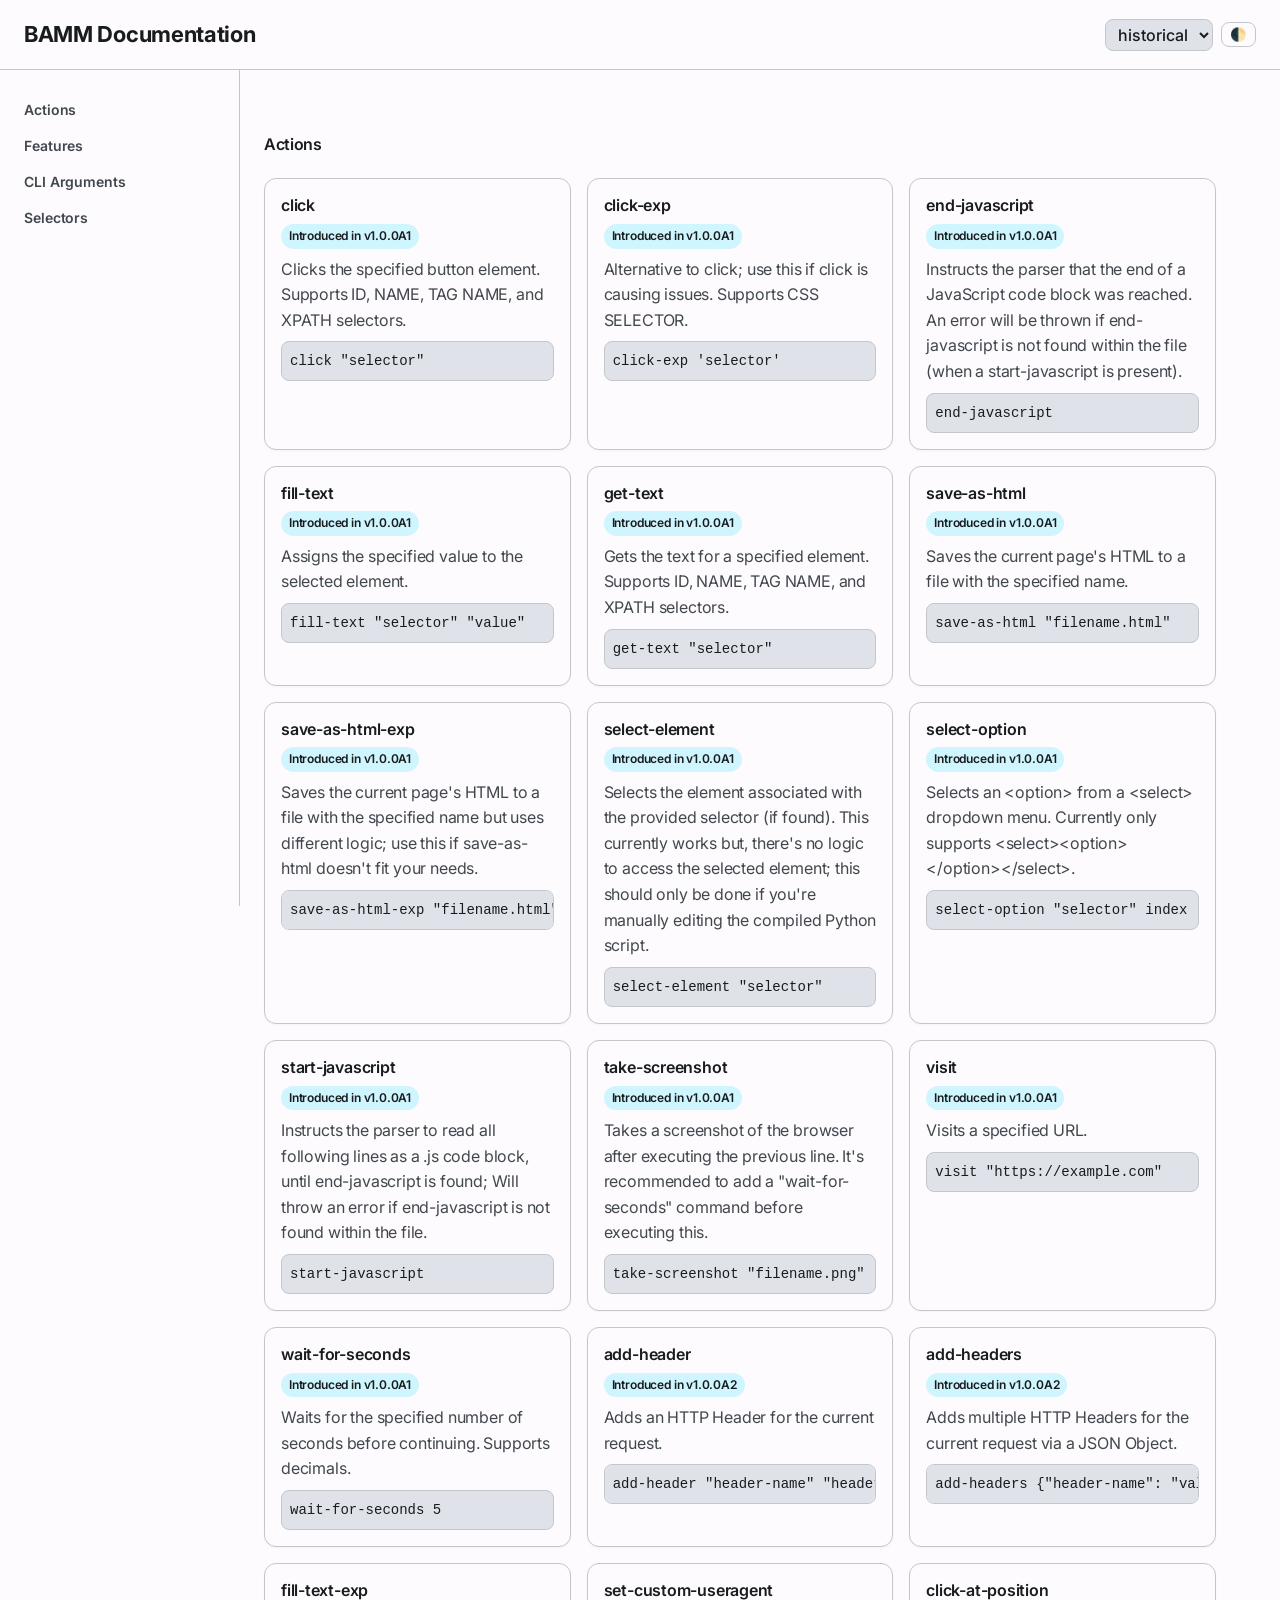
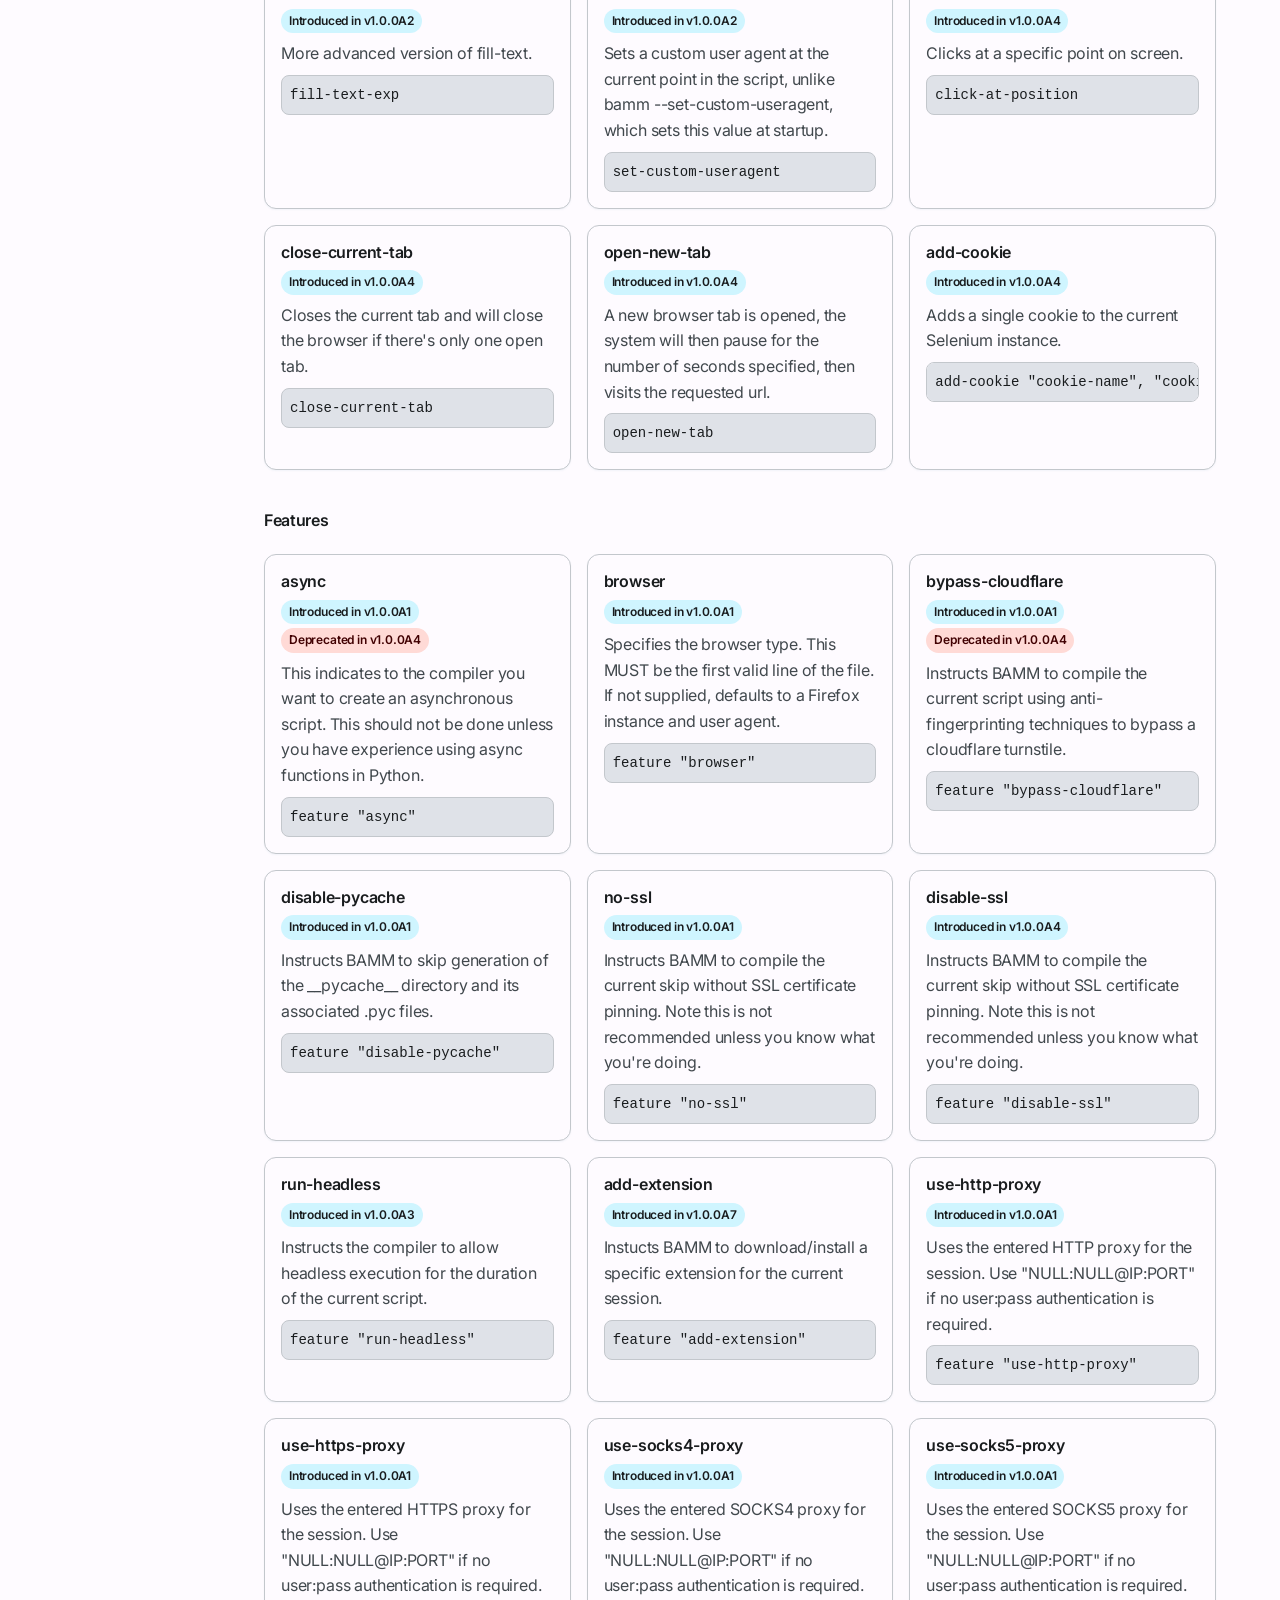
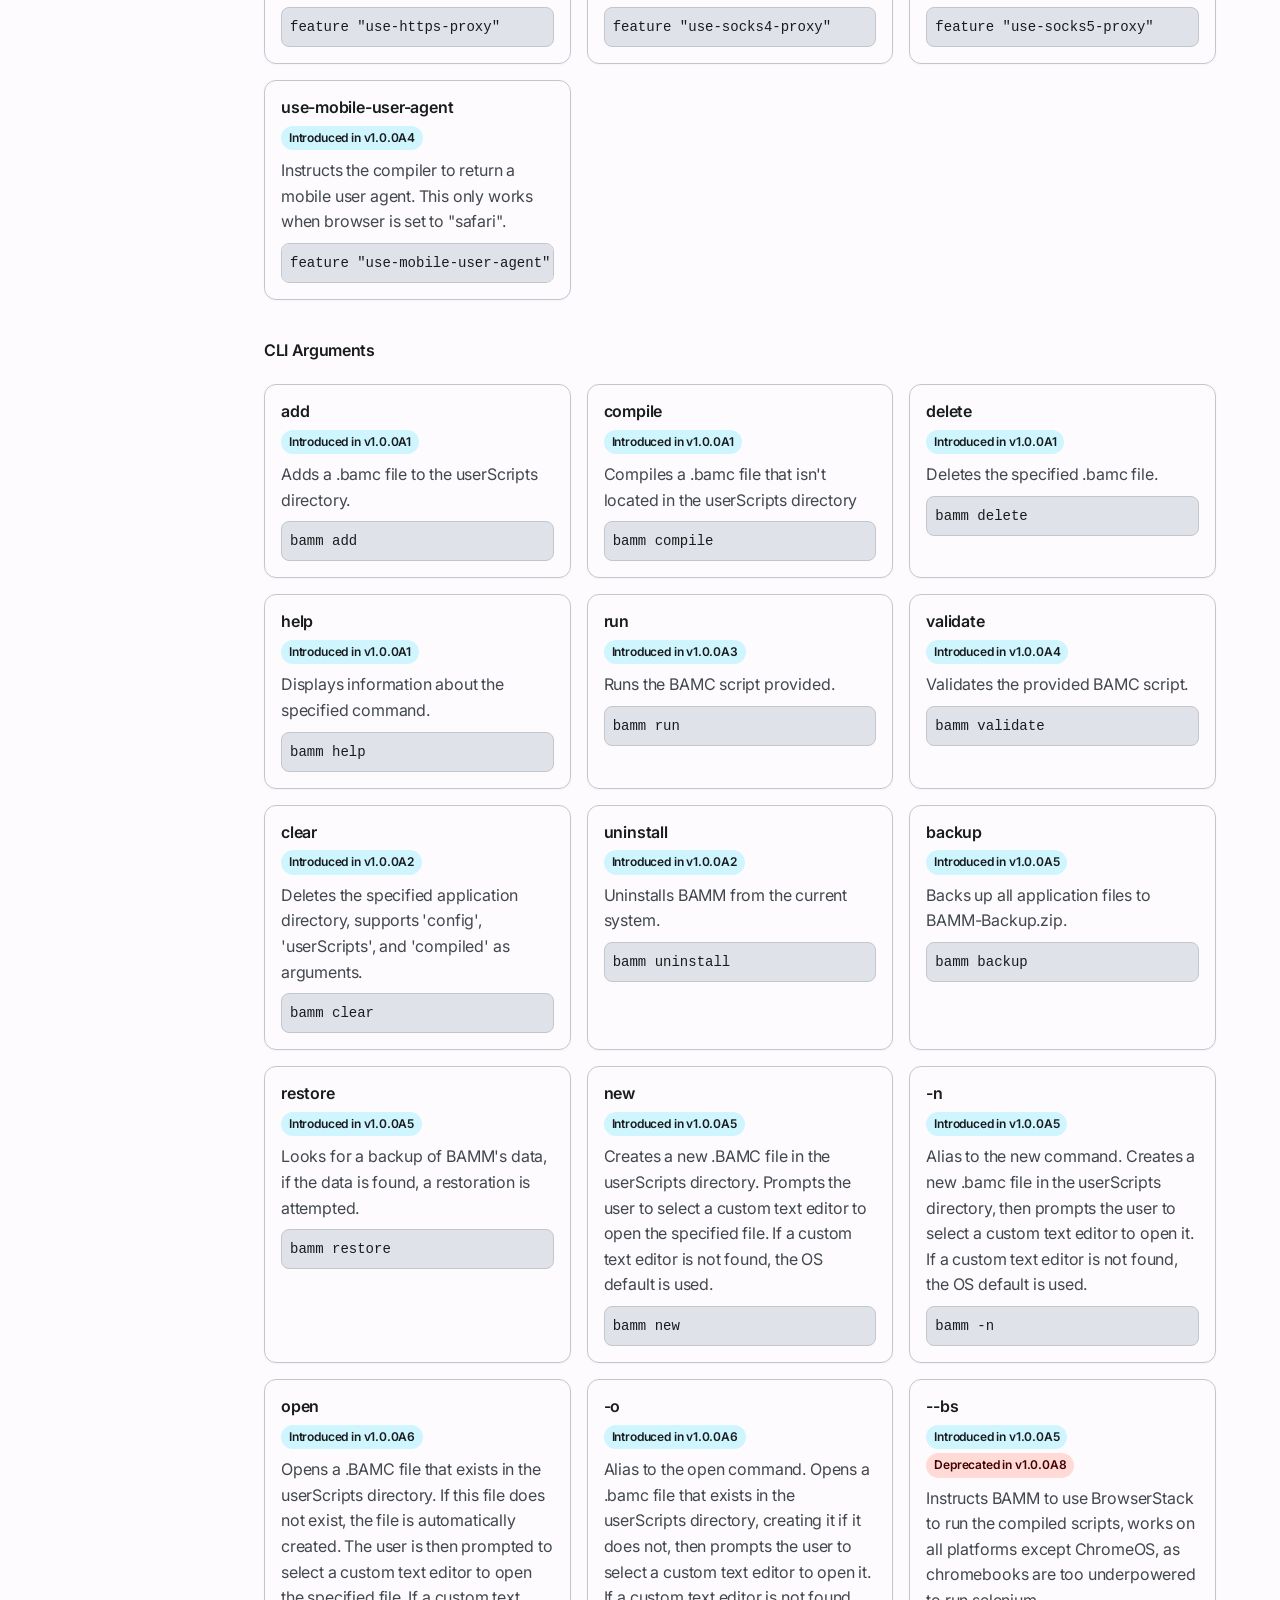
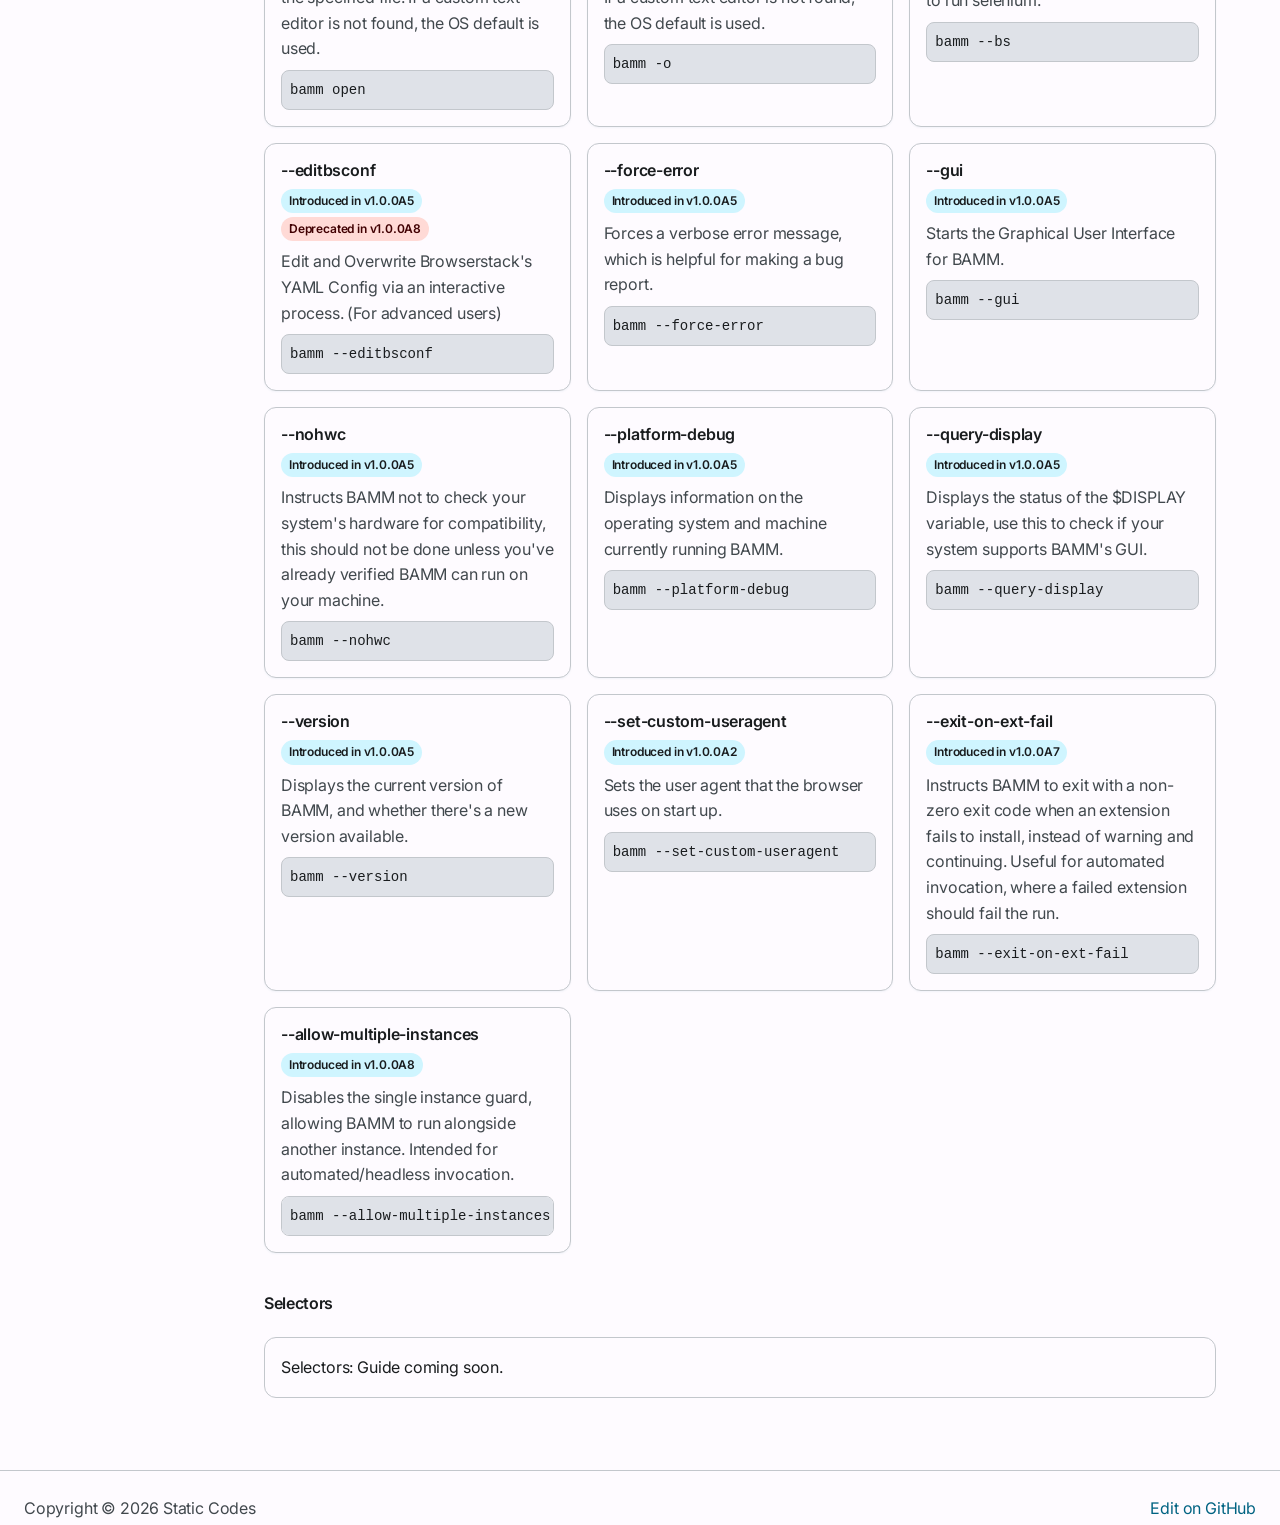
==== commit e62b4cdb: "Rewrote docs." ====
--- a/index.html
+++ b/index.html
@@ -1,121 +1,77 @@
-<!DOCTYPE html>
-<html lang="en">
+<!doctype html>
+<html lang="en" data-theme="dark">
   <head>
     <meta charset="UTF-8" />
     <meta name="viewport" content="width=device-width, initial-scale=1.0" />
-    <title>BAMC DSL Documentation</title>
-    <style>
-      body {
-        font-family: Arial, sans-serif;
-        line-height: 1.6;
-        color: #333;
-        margin: 0;
-        padding: 0;
-        background-color: #f4f4f4;
-        display: flex;
-        justify-content: center;
-        align-items: center;
-        min-height: 100vh;
-      }
-      .container {
-        background-color: #fff;
-        padding: 40px;
-        border-radius: 8px;
-        box-shadow: 0 4px 15px rgba(0, 0, 0, 0.1);
-        text-align: center;
-        max-width: 800px;
-        width: 90%;
-      }
-      h1 {
-        color: #0056b3;
-        font-size: 2.5em;
-        margin-bottom: 20px;
-      }
-      p {
-        font-size: 1.1em;
-        color: #555;
-        margin-bottom: 30px;
-      }
-      .doc-options {
-        display: flex;
-        flex-wrap: wrap;
-        justify-content: center;
-        gap: 25px;
-      }
-      .doc-card {
-        background-color: #e0f2f7;
-        border: 1px solid #cce7ee;
-        border-radius: 6px;
-        padding: 30px 20px;
-        flex: 1 1 300px; /* Allows cards to grow/shrink but not too small */
-        max-width: 380px;
-        min-height: 180px;
-        display: flex;
-        flex-direction: column;
-        justify-content: space-between;
-        align-items: center;
-        text-decoration: none;
-        color: #0056b3;
-        font-weight: bold;
-        transition: transform 0.2s ease-in-out, box-shadow 0.2s ease-in-out;
-      }
-      .doc-card:hover {
-        transform: translateY(-5px);
-        box-shadow: 0 8px 20px rgba(0, 0, 0, 0.15);
-        background-color: #d1eff6;
-      }
-      .doc-card h3 {
-        margin-top: 0;
-        color: #004085;
-        font-size: 1.5em;
-      }
-      .doc-card p.description {
-        font-size: 0.95em;
-        color: #3a5c77;
-        font-style: normal;
-        margin-bottom: 20px;
-      }
-      .doc-card .button {
-        display: inline-block;
-        background-color: #007bff;
-        color: white;
-        padding: 12px 25px;
-        border-radius: 5px;
-        text-decoration: none;
-        font-size: 1em;
-        transition: background-color 0.2s ease;
-      }
-      .doc-card .button:hover {
-        background-color: #0056b3;
-      }
-    </style>
+    <title>BAMM Documentation</title>
+    <meta
+      name="description"
+      content="BAMM Browser Automation Macro Maker - Versioned command documentation"
+    />
+    <link rel="stylesheet" href="assets/styles.css" />
   </head>
   <body>
-    <div class="container">
-      <h1>BAMC Documentation Selection</h1>
-      <p>
-        Choose the documentation path that best suits your experience level.
-      </p>
+    <header class="top-app-bar">
+      <div class="top-bar-container">
+        <div class="top-bar-left">
+          <h1 class="app-title">BAMM Documentation</h1>
+        </div>
+        <div class="top-bar-right">
+          <select
+            id="version-select"
+            class="version-select"
+            aria-label="Select BAMM version"
+          ></select>
+          <button
+            id="theme-toggle"
+            class="icon-button"
+            aria-label="Toggle theme"
+          >
+            🌓
+          </button>
+        </div>
+      </div>
+    </header>
+    <div class="layout">
+      <nav class="sidebar" aria-label="Sections">
+        <ul class="nav-list">
+          <li><a href="#actions" class="nav-link">Actions</a></li>
+          <li><a href="#features" class="nav-link">Features</a></li>
+          <li><a href="#cli" class="nav-link">CLI Arguments</a></li>
+          <li><a href="#selectors" class="nav-link">Selectors</a></li>
+        </ul>
+      </nav>
+      <main class="main" id="main-content" tabindex="-1"></main>
+    </div>
+    <footer class="footer">
+      <div class="footer-content">
+        <span>Copyright © 2026 Static Codes</span>
+        <a
+          href="https://github.com/Static-Codes/BAMM-Docs"
+          target="_blank"
+          rel="noopener"
+          >Edit on GitHub</a
+        >
+      </div>
+    </footer>
 
-      <div class="doc-options">
-        <a href="beginner_docs.html" class="doc-card">
-          <h3>Beginner-Friendly Guide</h3>
-          <p class="description">
-            Ideal for those new to coding or with minimal experience. Focuses on
-            core concepts and practical examples to get you started quickly.
-          </p>
-          <span class="button">Start Here</span>
-        </a>
+    <div id="flyout-backdrop" class="flyout-backdrop"></div>
+    <div
+      id="flyout"
+      class="flyout"
+      role="dialog"
+      aria-modal="true"
+      aria-labelledby="flyout-title"
+    >
+      <div class="flyout-header">
+        <h2 id="flyout-title">Command</h2>
+        <button id="flyout-close" class="icon-button" aria-label="Close">
+          ✕
+        </button>
+      </div>
+      <div class="flyout-body" id="flyout-body"></div>
+    </div>
 
-        <a href="advanced_docs.html" class="doc-card">
-          <h3>Full Documentation</h3>
-          <p class="description">
-            For experienced developers seeking detailed syntax, argument types,
-            and in-depth technical specifications of the BAMC Language.
-          </p>
-          <span class="button">Dive Deeper</span>
-        </a>
-      </div>
-    </div>
+    <script type="module" src="assets/app.js"></script>
   </body>
 </html>
--- a/assets/styles.css
+++ b/assets/styles.css
@@ -0,0 +1,577 @@
+@import url("https://fonts.googleapis.com/css2?family=Inter:wght@400;500;600;700&family=JetBrains+Mono:wght@400;500&display=swap");
+
+:root {
+  /* M3 Dark Theme Baseline */
+  --md-sys-color-primary: #7dd3fc;
+  --md-sys-color-on-primary: #00334e;
+  --md-sys-color-primary-container: #004d6e;
+  --md-sys-color-on-primary-container: #cff5ff;
+  --md-sys-color-secondary: #b8c7cc;
+  --md-sys-color-on-secondary: #1d333a;
+  --md-sys-color-secondary-container: #33464d;
+  --md-sys-color-on-secondary-container: #d6e4eb;
+  --md-sys-color-tertiary: #f0b8d4;
+  --md-sys-color-on-tertiary: #3f172e;
+  --md-sys-color-tertiary-container: #582d45;
+  --md-sys-color-on-tertiary-container: #fcdbf3;
+  --md-sys-color-error: #f2b8b5;
+  --md-sys-color-on-error: #601410;
+  --md-sys-color-error-container: #8c1d18;
+  --md-sys-color-on-error-container: #fcefef;
+  --md-sys-color-background: #141c1f;
+  --md-sys-color-on-background: #e3e2e8;
+  --md-sys-color-surface: #141c1f;
+  --md-sys-color-on-surface: #e3e2e8;
+  --md-sys-color-surface-variant: #41484d;
+  --md-sys-color-on-surface-variant: #c3c7cc;
+  --md-sys-color-outline: #8d9196;
+  --md-sys-color-outline-variant: #41484d;
+  --md-sys-color-shadow: #000000;
+  --md-sys-color-scrim: #000000;
+  --md-sys-color-inverse-surface: #e3e2e8;
+  --md-sys-color-inverse-on-surface: #141c1f;
+  --md-sys-color-inverse-primary: #006382;
+  --md-sys-color-surface-tint: #7dd3fc;
+
+  --md-sys-elevation-level1: rgba(125, 211, 252, 0.05);
+  --md-sys-elevation-level2: rgba(125, 211, 252, 0.08);
+  --md-sys-elevation-level3: rgba(125, 211, 252, 0.11);
+  --md-sys-elevation-level4: rgba(125, 211, 252, 0.12);
+  --md-sys-elevation-level5: rgba(125, 211, 252, 0.14);
+
+  --md-sys-shape-corner-none: 0;
+  --md-sys-shape-corner-extra-small: 4px;
+  --md-sys-shape-corner-small: 8px;
+  --md-sys-shape-corner-medium: 12px;
+  --md-sys-shape-corner-large: 16px;
+  --md-sys-shape-corner-extra-large: 24px;
+  --md-sys-shape-corner-full: 9999px;
+
+  --md-sys-typescale-display-large: 3.5rem / 1.12 400;
+  --md-sys-typescale-display-medium: 2.8125rem / 1.16 400;
+  --md-sys-typescale-display-small: 2.25rem / 1.22 400;
+  --md-sys-typescale-headline-large: 2rem / 1.25 400;
+  --md-sys-typescale-headline-medium: 1.75rem / 1.29 400;
+  --md-sys-typescale-headline-small: 1.5rem / 1.33 400;
+  --md-sys-typescale-title-large: 1.375rem / 1.36 400;
+  --md-sys-typescale-title-medium: 1.0625rem / 1.4 500;
+  --md-sys-typescale-title-small: 0.875rem / 1.43 500;
+  --md-sys-typescale-body-large: 1rem / 1.5 400;
+  --md-sys-typescale-body-medium: 0.875rem / 1.43 400;
+  --md-sys-typescale-body-small: 0.75rem / 1.33 400;
+  --md-sys-typescale-label-large: 0.875rem / 1.43 500;
+  --md-sys-typescale-label-medium: 0.75rem / 1.33 500;
+  --md-sys-typescale-label-small: 0.6875rem / 1.45 500;
+
+  --md-sys-spacing-1: 4px;
+  --md-sys-spacing-2: 8px;
+  --md-sys-spacing-3: 12px;
+  --md-sys-spacing-4: 16px;
+  --md-sys-spacing-5: 20px;
+  --md-sys-spacing-6: 24px;
+  --md-sys-spacing-8: 32px;
+  --md-sys-spacing-10: 40px;
+  --md-sys-spacing-12: 48px;
+  --md-sys-spacing-16: 64px;
+
+  --md-sys-motion-easing-standard: cubic-bezier(0.2, 0, 0, 1);
+  --md-sys-motion-easing-emphasized: cubic-bezier(0.05, 0.7, 0.1, 1);
+  --md-sys-motion-duration-short1: 50ms;
+  --md-sys-motion-duration-short2: 100ms;
+  --md-sys-motion-duration-short3: 150ms;
+  --md-sys-motion-duration-short4: 200ms;
+  --md-sys-motion-duration-medium1: 250ms;
+  --md-sys-motion-duration-medium2: 300ms;
+  --md-sys-motion-duration-medium3: 350ms;
+  --md-sys-motion-duration-medium4: 400ms;
+  --md-sys-motion-duration-long1: 450ms;
+  --md-sys-motion-duration-long2: 500ms;
+
+  --bg-primary: var(--md-sys-color-background);
+  --bg-secondary: var(--md-sys-color-surface);
+  --bg-tertiary: var(--md-sys-color-surface-variant);
+  --text-primary: var(--md-sys-color-on-background);
+  --text-secondary: var(--md-sys-color-on-surface-variant);
+  --text-on-primary: var(--md-sys-color-on-primary);
+  --accent: var(--md-sys-color-primary);
+  --accent-container: var(--md-sys-color-primary-container);
+  --border: var(--md-sys-color-outline-variant);
+  --border-strong: var(--md-sys-color-outline);
+  --card-bg: var(--md-sys-color-surface);
+  --card-hover: var(--md-sys-color-surface-variant);
+  --code-bg: var(--md-sys-color-surface-variant);
+  --code-text: var(--md-sys-color-on-surface);
+  --focus-ring: var(--md-sys-color-primary);
+  --selection-bg: var(--md-sys-color-primary-container);
+  --selection-text: var(--md-sys-color-on-primary-container);
+}
+
+[data-theme="light"] {
+  --md-sys-color-primary: #006382;
+  --md-sys-color-on-primary: #ffffff;
+  --md-sys-color-primary-container: #cff5ff;
+  --md-sys-color-on-primary-container: #001f2a;
+  --md-sys-color-secondary: #44585f;
+  --md-sys-color-on-secondary: #ffffff;
+  --md-sys-color-secondary-container: #c8d7de;
+  --md-sys-color-on-secondary-container: #001f25;
+  --md-sys-color-tertiary: #763b5b;
+  --md-sys-color-on-tertiary: #ffffff;
+  --md-sys-color-tertiary-container: #ffd9ec;
+  --md-sys-color-on-tertiary-container: #2e0a20;
+  --md-sys-color-error: #ba1a1a;
+  --md-sys-color-on-error: #ffffff;
+  --md-sys-color-error-container: #ffdad6;
+  --md-sys-color-on-error-container: #410002;
+  --md-sys-color-background: #fefbff;
+  --md-sys-color-on-background: #191c1e;
+  --md-sys-color-surface: #fefbff;
+  --md-sys-color-on-surface: #191c1e;
+  --md-sys-color-surface-variant: #dfe2e8;
+  --md-sys-color-on-surface-variant: #41484d;
+  --md-sys-color-outline: #71777d;
+  --md-sys-color-outline-variant: #c3c7cc;
+  --md-sys-color-shadow: #000000;
+  --md-sys-color-scrim: #000000;
+  --md-sys-color-inverse-surface: #2d3033;
+  --md-sys-color-inverse-on-surface: #f0eff6;
+  --md-sys-color-inverse-primary: #7dd3fc;
+  --md-sys-color-surface-tint: #006382;
+
+  --md-sys-elevation-level1: rgba(0, 99, 130, 0.05);
+  --md-sys-elevation-level2: rgba(0, 99, 130, 0.08);
+  --md-sys-elevation-level3: rgba(0, 99, 130, 0.11);
+  --md-sys-elevation-level4: rgba(0, 99, 130, 0.12);
+  --md-sys-elevation-level5: rgba(0, 99, 130, 0.14);
+}
+
+* {
+  box-sizing: border-box;
+  margin: 0;
+  padding: 0;
+}
+
+html {
+  color-scheme: dark light;
+  scroll-behavior: smooth;
+}
+
+body {
+  font: var(--md-sys-typescale-body-large);
+  background: var(--bg-primary);
+  color: var(--text-primary);
+  transition:
+    background var(--md-sys-motion-duration-medium2)
+      var(--md-sys-motion-easing-standard),
+    color var(--md-sys-motion-duration-medium2)
+      var(--md-sys-motion-easing-standard);
+  line-height: 1.6;
+  min-height: 100vh;
+}
+
+/* App layout */
+.top-app-bar {
+  position: sticky;
+  top: 0;
+  z-index: 100;
+  background: var(--card-bg);
+  border-bottom: 1px solid var(--border);
+  backdrop-filter: blur(8px);
+}
+
+.top-bar-container {
+  display: flex;
+  justify-content: space-between;
+  align-items: center;
+  padding: var(--md-sys-spacing-4) var(--md-sys-spacing-6);
+  max-width: 1400px;
+  margin: 0 auto;
+}
+
+.app-title {
+  font-size: 1.25rem;
+  font-weight: 500;
+}
+
+.top-bar-right {
+  display: flex;
+  gap: var(--md-sys-spacing-2);
+  align-items: center;
+}
+
+.version-select {
+  background: var(--bg-tertiary);
+  color: var(--text-primary);
+  border: 1px solid var(--border);
+  padding: var(--md-sys-spacing-1) var(--md-sys-spacing-2);
+  border-radius: var(--md-sys-shape-corner-small);
+  font: var(--md-sys-typescale-label-medium);
+}
+
+.icon-button {
+  background: transparent;
+  border: 1px solid var(--border);
+  color: var(--text-primary);
+  padding: var(--md-sys-spacing-1) var(--md-sys-spacing-2);
+  border-radius: var(--md-sys-shape-corner-small);
+  cursor: pointer;
+}
+
+.layout {
+  display: flex;
+  max-width: 1400px;
+  margin: 0 auto;
+  min-height: calc(100vh - 140px);
+}
+
+.sidebar {
+  width: 240px;
+  border-right: 1px solid var(--border);
+  padding: var(--md-sys-spacing-6) var(--md-sys-spacing-4);
+  position: sticky;
+  top: 64px;
+  height: calc(100vh - 64px);
+}
+
+.nav-list {
+  list-style: none;
+  display: flex;
+  flex-direction: column;
+  gap: var(--md-sys-spacing-1);
+}
+
+.nav-link {
+  display: block;
+  padding: var(--md-sys-spacing-1) var(--md-sys-spacing-2);
+  color: var(--text-secondary);
+  text-decoration: none;
+  border-radius: var(--md-sys-shape-corner-small);
+  font-family: var(--font-sans);
+  font-weight: 600;
+  font-size: 0.875rem;
+  letter-spacing: -0.006em;
+}
+
+.nav-link:hover {
+  background: var(--card-hover);
+  color: var(--text-primary);
+  font-weight: 600;
+}
+
+.main {
+  flex: 1;
+  padding: var(--md-sys-spacing-6);
+  max-width: 1000px;
+}
+
+h2 {
+  margin: var(--md-sys-spacing-10) 0 var(--md-sys-spacing-6);
+  scroll-margin-top: 80px;
+  font: var(--md-sys-typescale-headline-medium);
+}
+
+.commands-grid {
+  display: grid;
+  grid-template-columns: repeat(auto-fill, minmax(280px, 1fr));
+  gap: var(--md-sys-spacing-4);
+}
+
+.command-card {
+  background: var(--card-bg);
+  border: 1px solid var(--border);
+  border-radius: var(--md-sys-shape-corner-medium);
+  padding: var(--md-sys-spacing-4);
+  cursor: pointer;
+  transition:
+    background var(--md-sys-motion-duration-short2)
+      var(--md-sys-motion-easing-standard),
+    box-shadow var(--md-sys-motion-duration-short2)
+      var(--md-sys-motion-easing-standard);
+  box-shadow: 0 1px 2px var(--md-sys-elevation-level1);
+}
+
+.command-card:hover {
+  background: var(--card-hover);
+  box-shadow: 0 2px 8px var(--md-sys-elevation-level2);
+}
+
+.command-card-title {
+  font: var(--md-sys-typescale-title-medium);
+  margin-bottom: var(--md-sys-spacing-2);
+}
+
+.command-card-meta {
+  display: flex;
+  gap: var(--md-sys-spacing-1);
+  flex-wrap: wrap;
+  margin-bottom: var(--md-sys-spacing-2);
+}
+
+.chip {
+  display: inline-block;
+  padding: 2px 8px;
+  background: var(--accent-container);
+  /* color: var(--text-on-primary); */
+  border-radius: var(--md-sys-shape-corner-full);
+  font: var(--md-sys-typescale-label-small);
+}
+
+.chip.removed {
+  background: var(--md-sys-color-error-container);
+  color: var(--md-sys-color-on-error-container);
+}
+
+.command-card-desc {
+  font: var(--md-sys-typescale-body-medium);
+  color: var(--text-secondary);
+  margin-bottom: var(--md-sys-spacing-2);
+}
+
+.code-block {
+  background: var(--code-bg);
+  border: 1px solid var(--border);
+  border-radius: var(--md-sys-shape-corner-small);
+  padding: var(--md-sys-spacing-2);
+  overflow-x: auto;
+  font-family: "Google Sans Code", "JetBrains Mono", monospace;
+  font-size: 0.875rem;
+}
+
+.selectors-note {
+  grid-column: 1/-1;
+  padding: var(--md-sys-spacing-4);
+  background: var(--card-bg);
+  border: 1px solid var(--border);
+  border-radius: var(--md-sys-shape-corner-medium);
+}
+
+.footer {
+  border-top: 1px solid var(--border);
+  margin-top: var(--md-sys-spacing-12);
+}
+
+.footer-content {
+  max-width: 1400px;
+  margin: 0 auto;
+  padding: var(--md-sys-spacing-6);
+  display: flex;
+  justify-content: space-between;
+  font: var(--md-sys-typescale-body-medium);
+  color: var(--text-secondary);
+}
+
+.footer-content a {
+  color: var(--accent);
+  text-decoration: none;
+}
+
+.flyout-backdrop {
+  display: none;
+  position: fixed;
+  inset: 0;
+  background: rgba(0, 0, 0, 0.5);
+  z-index: 200;
+}
+
+.flyout-backdrop.open {
+  display: block;
+}
+
+.flyout {
+  position: fixed;
+  top: 0;
+  right: 0;
+  height: 100vh;
+  width: 100%;
+  max-width: 480px;
+  background: var(--bg-primary);
+  border-left: 1px solid var(--border);
+  z-index: 300;
+  transform: translateX(100%);
+  transition: transform var(--md-sys-motion-duration-medium2)
+    var(--md-sys-motion-easing-emphasized);
+  display: flex;
+  flex-direction: column;
+}
+
+.flyout.open {
+  transform: translateX(0);
+}
+
+.flyout-header {
+  font-size: 20px;
+  display: flex;
+  justify-content: space-between;
+  align-items: center;
+  padding: var(--md-sys-spacing-4) var(--md-sys-spacing-6);
+  border-bottom: 1px solid var(--border);
+}
+
+.flyout-body {
+  padding: var(--md-sys-spacing-6);
+  overflow-y: auto;
+  flex: 1;
+  display: flex;
+  flex-direction: column;
+  gap: var(--md-sys-spacing-4);
+}
+
+.flyout-section {
+  display: flex;
+  flex-direction: column;
+  gap: var(--md-sys-spacing-2);
+}
+
+.flyout-section pre {
+  background: var(--code-bg);
+  border: 1px solid var(--border);
+  border-radius: var(--md-sys-shape-corner-small);
+  padding: var(--md-sys-spacing-3);
+  overflow-x: auto;
+}
+
+@media (max-width: 840px) {
+  .sidebar {
+    display: none;
+  }
+  .flyout {
+    max-width: 100%;
+  }
+}
+
+@media (max-width: 600px) {
+  .top-bar-container {
+    padding: var(--md-sys-spacing-3) var(--md-sys-spacing-4);
+  }
+  .main {
+    padding: var(--md-sys-spacing-4);
+  }
+}
+
+/* Typography improvements */
+
+:root {
+  --font-sans:
+    "Inter", -apple-system, BlinkMacSystemFont, "Segoe UI", "Roboto", "Oxygen",
+    "Ubuntu", "Cantarell", "Fira Sans", "Droid Sans", "Helvetica Neue",
+    sans-serif;
+  --font-mono:
+    "JetBrains Mono", "SF Mono", "Fira Code", "Cascadia Code", "Consolas",
+    monospace;
+}
+
+body {
+  font-family: var(--font-sans);
+  font-size: 16px;
+  line-height: 1.7;
+  letter-spacing: -0.011em;
+}
+
+.app-title {
+  font-weight: 700;
+  font-size: 1.375rem;
+  letter-spacing: -0.014em;
+}
+
+h2 {
+  font-weight: 600;
+  letter-spacing: -0.021em;
+  line-height: 1.25;
+}
+
+h3,
+.command-card-title {
+  font-weight: 600;
+  letter-spacing: -0.014em;
+  line-height: 1.3;
+}
+
+.command-card-desc {
+  line-height: 1.6;
+  letter-spacing: -0.011em;
+}
+
+.code-block,
+.flyout-section pre {
+  font-family: var(--font-mono);
+  font-size: 0.875rem;
+  line-height: 1.5;
+  letter-spacing: 0em;
+}
+
+.version-select {
+  font-family: var(--font-sans);
+  font-weight: 500;
+}
+
+.chip {
+  font-weight: 600;
+  font-size: 0.75rem;
+}
+
+.flyout-subsection {
+  margin-top: var(--md-sys-spacing-3);
+  display: flex;
+  flex-direction: column;
+  gap: var(--md-sys-spacing-2);
+}
+
+.flyout-subsection pre {
+  background: var(--code-bg);
+  border: 1px solid var(--border);
+  border-radius: var(--md-sys-shape-corner-small);
+  padding: var(--md-sys-spacing-3);
+  overflow-x: auto;
+}
+
+.example-code-block {
+  position: relative;
+}
+
+.example-code-block pre {
+  margin: 0;
+  background: var(--code-bg);
+  border: 1px solid var(--border);
+  border-radius: var(--md-sys-shape-corner-small);
+  padding: var(--md-sys-spacing-3);
+  overflow-x: auto;
+}
+
+.copy-btn {
+  background: transparent;
+  border: 1px solid var(--border);
+  color: var(--text-primary);
+  padding: var(--md-sys-spacing-1);
+  border-radius: var(--md-sys-shape-corner-small);
+  cursor: pointer;
+  width: 24px;
+  height: 24px;
+  display: flex;
+  align-items: center;
+  justify-content: center;
+  transition: background 0.15s ease, border-color 0.15s ease, transform 0.1s ease;
+}
+
+.copy-btn:hover {
+  background: var(--md-sys-color-surface-container-high);
+  border-color: var(--md-sys-color-primary);
+}
+
+.copy-btn:active {
+  transform: scale(0.95);
+  background: var(--md-sys-color-surface-container-highest);
+}
+
+
+.example-header {
+  display: flex;
+  align-items: center;
+  justify-content: space-between;
+  gap: var(--md-sys-spacing-2);
+}
+
+.example-header .copy-btn {
+  position: static;
+  transform: none;
+}
+
